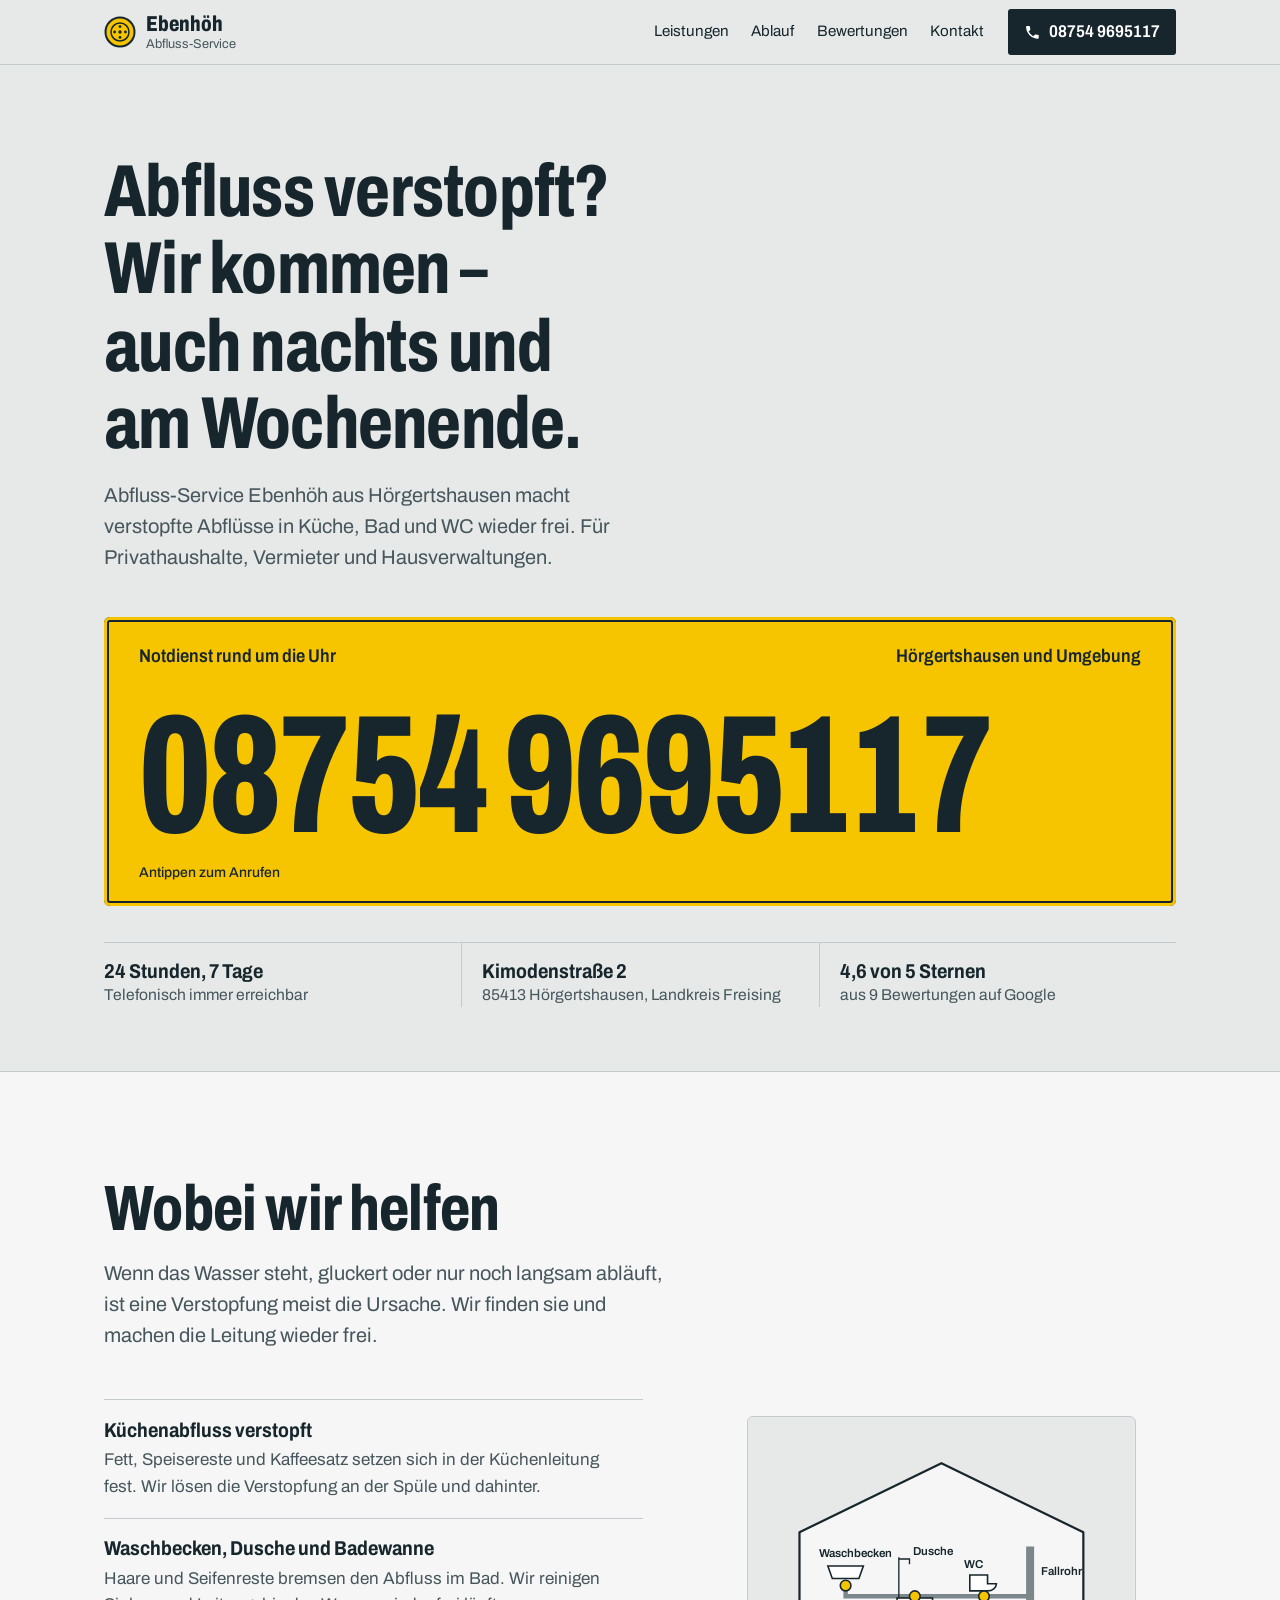
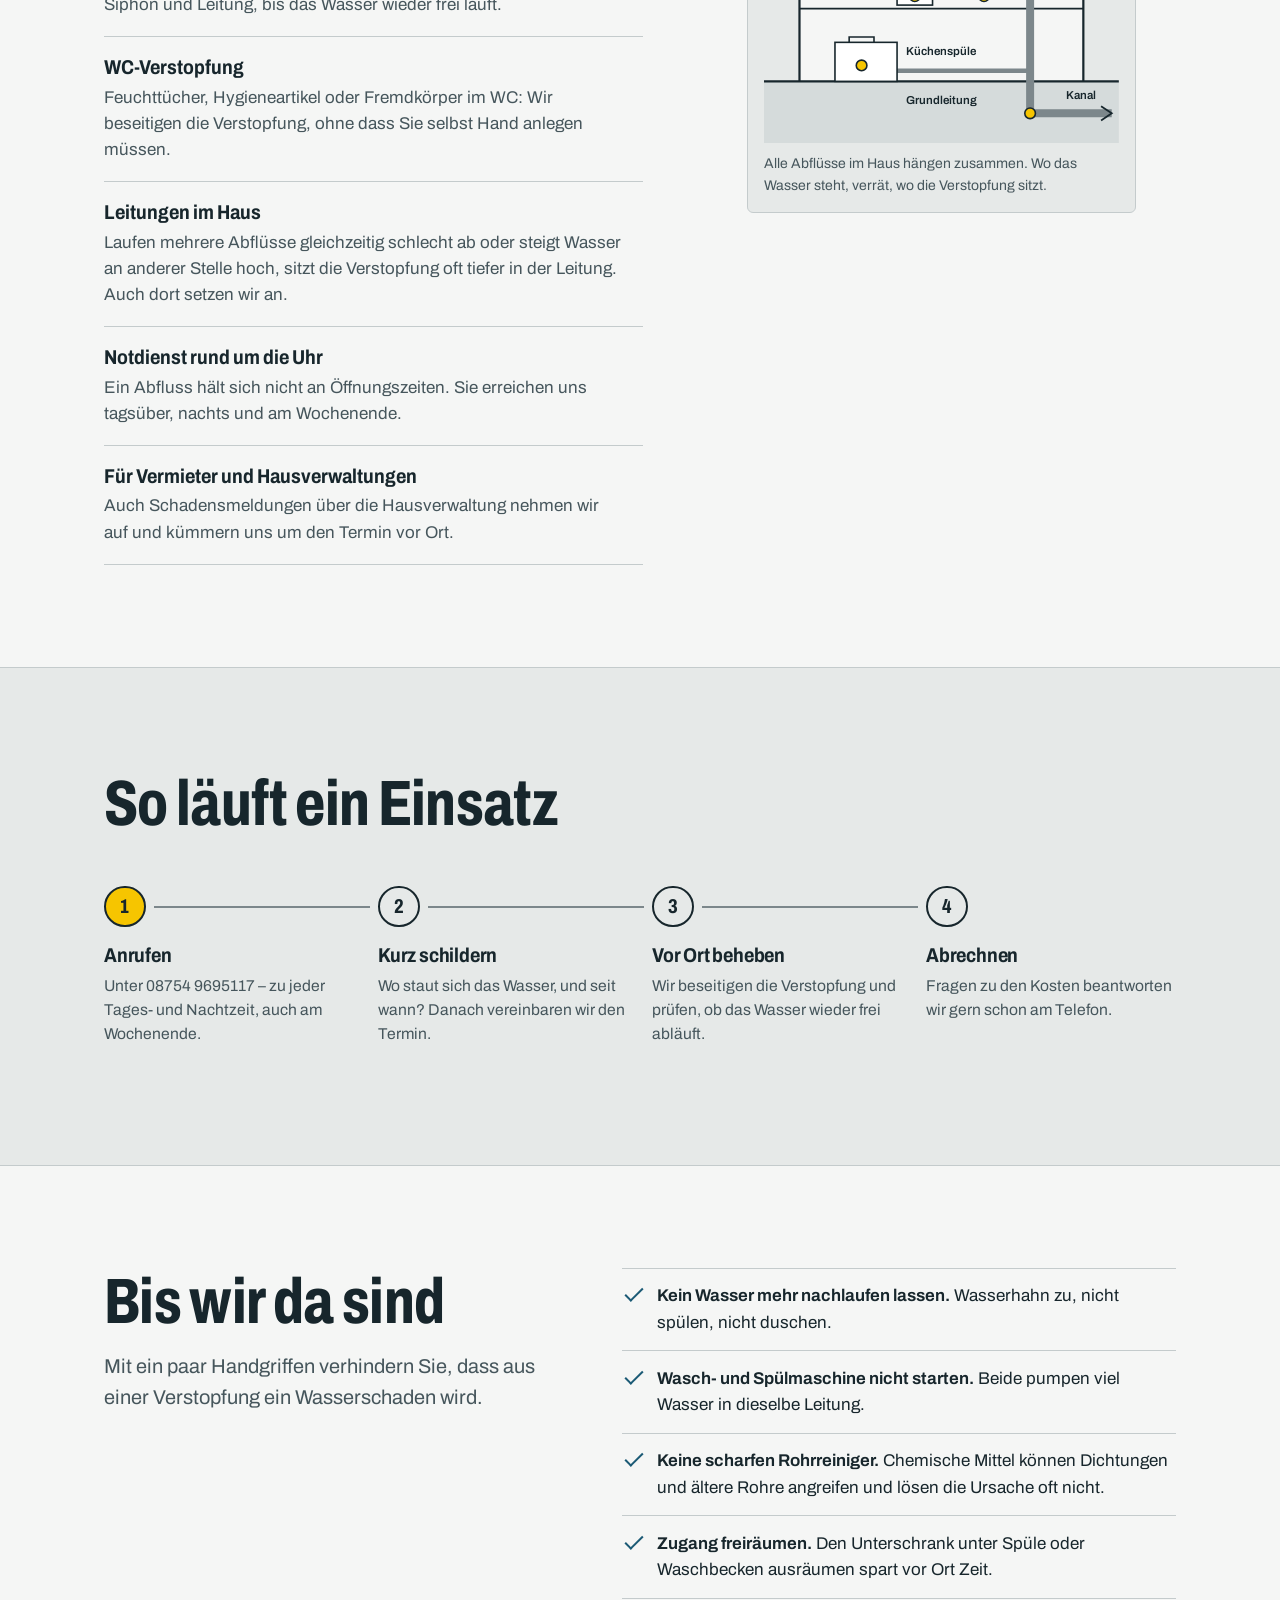
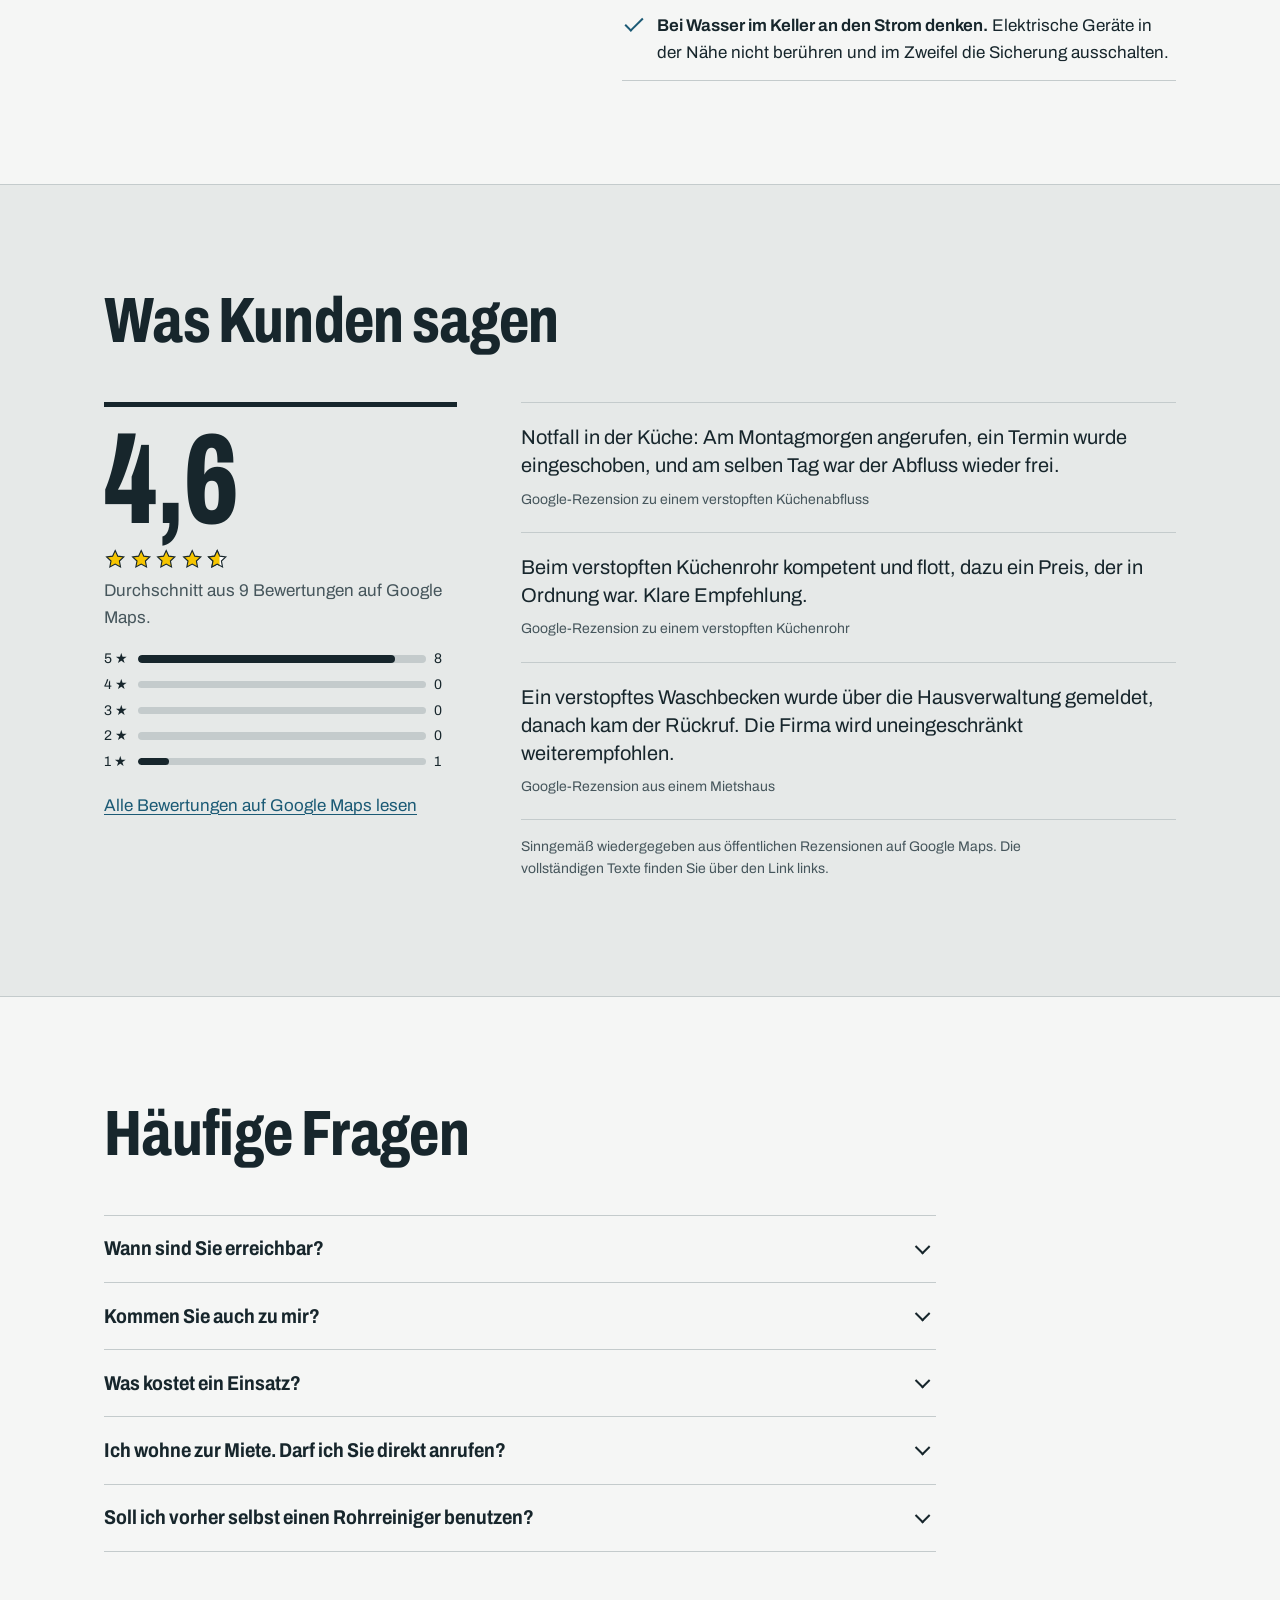
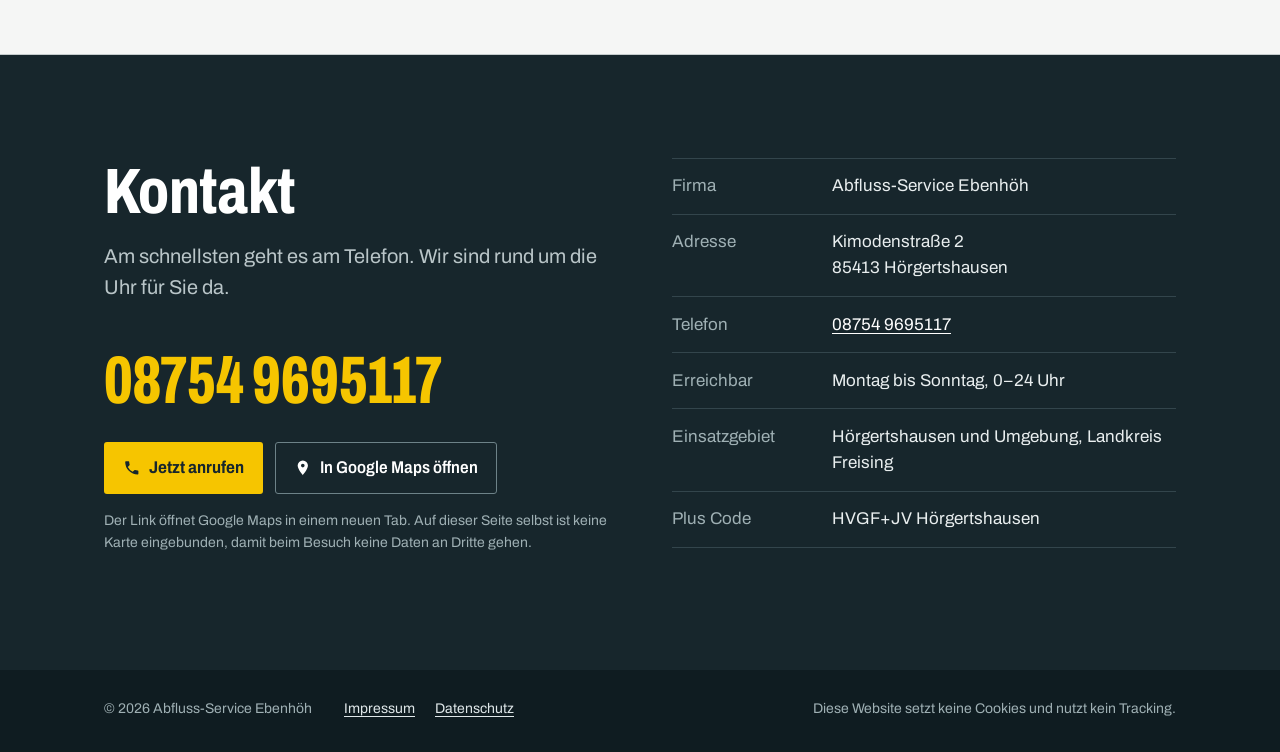
==== index.html @ a07b49a2 "Website Abfluss-Service Ebenhöh: cookiefreie statische Seite Co-Authored-By: Claude Opus 5.5 <norepl" ====
<!doctype html>
<html lang="de">
<head>
  <meta charset="utf-8">
  <meta name="viewport" content="width=device-width, initial-scale=1">
  <title>Abfluss-Service Ebenhöh – Abflussreinigung in Hörgertshausen, Notdienst rund um die Uhr</title>
  <meta name="description" content="Abfluss verstopft? Abfluss-Service Ebenhöh aus Hörgertshausen (Landkreis Freising) ist rund um die Uhr erreichbar: Tel. 08754 9695117. Küche, Bad, WC und Leitungen im Haus.">
  <link rel="canonical" href="https://abfluss-service-ebenhoeh.vercel.app/">
  <meta name="theme-color" content="#f6c500">
  <meta property="og:type" content="website">
  <meta property="og:locale" content="de_DE">
  <meta property="og:title" content="Abfluss-Service Ebenhöh – rund um die Uhr erreichbar">
  <meta property="og:description" content="Verstopfte Abflüsse in Küche, Bad und WC. Hörgertshausen und Umgebung. Tel. 08754 9695117">
  <meta property="og:url" content="https://abfluss-service-ebenhoeh.vercel.app/">
  <link rel="icon" href="/favicon.svg" type="image/svg+xml">
  <link rel="preload" href="/fonts/archivo-var.woff" as="font" type="font/woff" crossorigin>
  <link rel="stylesheet" href="/styles.css">
  <script type="application/ld+json">
  {
    "@context": "https://schema.org",
    "@type": "Plumber",
    "name": "Abfluss-Service Ebenhöh",
    "url": "https://abfluss-service-ebenhoeh.vercel.app/",
    "telephone": "+49 8754 9695117",
    "address": {
      "@type": "PostalAddress",
      "streetAddress": "Kimodenstraße 2",
      "postalCode": "85413",
      "addressLocality": "Hörgertshausen",
      "addressRegion": "Bayern",
      "addressCountry": "DE"
    },
    "geo": { "@type": "GeoCoordinates", "latitude": 48.5765869, "longitude": 11.8747311 },
    "openingHoursSpecification": {
      "@type": "OpeningHoursSpecification",
      "dayOfWeek": ["Monday","Tuesday","Wednesday","Thursday","Friday","Saturday","Sunday"],
      "opens": "00:00",
      "closes": "23:59"
    },
    "hasMap": "https://maps.google.com/?cid=13661448085239134870",
    "areaServed": "Hörgertshausen und Umgebung, Landkreis Freising"
  }
  </script>
</head>
<body>
  <a class="skip" href="#inhalt">Zum Inhalt springen</a>

  <header class="site-header">
    <div class="wrap">
      <a class="brand" href="/" aria-label="Abfluss-Service Ebenhöh, Startseite">
        <svg viewBox="0 0 32 32" aria-hidden="true">
          <circle cx="16" cy="16" r="14.5" fill="#f6c500" stroke="#17262c" stroke-width="2"/>
          <circle cx="16" cy="16" r="9" fill="none" stroke="#17262c" stroke-width="1.5"/>
          <g fill="#17262c">
            <circle cx="16" cy="16" r="1.7"/>
            <circle cx="16" cy="10.6" r="1.4"/><circle cx="16" cy="21.4" r="1.4"/>
            <circle cx="10.6" cy="16" r="1.4"/><circle cx="21.4" cy="16" r="1.4"/>
          </g>
        </svg>
        <span class="brand-name">
          <strong>Ebenhöh</strong>
          <span>Abfluss-Service</span>
        </span>
      </a>
      <nav class="site-nav" aria-label="Hauptnavigation">
        <a href="#leistungen">Leistungen</a>
        <a href="#ablauf">Ablauf</a>
        <a href="#bewertungen">Bewertungen</a>
        <a href="#kontakt">Kontakt</a>
      </nav>
      <a class="call-btn" href="tel:+4987549695117" aria-label="Anrufen: 08754 9695117">
        <svg viewBox="0 0 24 24" aria-hidden="true"><path fill="currentColor" d="M6.6 10.8a15.1 15.1 0 0 0 6.6 6.6l2.2-2.2a1 1 0 0 1 1-.25 11.4 11.4 0 0 0 3.6.57 1 1 0 0 1 1 1V20a1 1 0 0 1-1 1A17 17 0 0 1 3 4a1 1 0 0 1 1-1h3.5a1 1 0 0 1 1 1c0 1.25.2 2.45.57 3.57a1 1 0 0 1-.25 1z"/></svg>
        <span>08754 9695117</span>
      </a>
    </div>
  </header>

  <main id="inhalt">
    <section class="hero" aria-labelledby="hero-title">
      <div class="wrap">
        <h1 id="hero-title">Abfluss verstopft? Wir kommen – auch nachts und am Wochenende.</h1>
        <p class="hero-lede">Abfluss-Service Ebenhöh aus Hörgertshausen macht verstopfte Abflüsse in Küche, Bad und WC wieder frei. Für Privathaushalte, Vermieter und Hausverwaltungen.</p>

        <a class="plate" href="tel:+4987549695117">
          <span class="plate-label">
            <span>Notdienst rund um die Uhr</span>
            <span>Hörgertshausen und Umgebung</span>
          </span>
          <span class="plate-number">08754 9695117</span>
          <span class="plate-hint">Antippen zum Anrufen</span>
        </a>

        <ul class="facts">
          <li><strong>24 Stunden, 7 Tage</strong>Telefonisch immer erreichbar</li>
          <li><strong>Kimodenstraße 2</strong>85413 Hörgertshausen, Landkreis Freising</li>
          <li><strong>4,6 von 5 Sternen</strong>aus 9 Bewertungen auf Google</li>
        </ul>
      </div>
    </section>

    <section class="section section--surface" id="leistungen" aria-labelledby="leistungen-title">
      <div class="wrap">
        <div class="section-head">
          <h2 id="leistungen-title">Wobei wir helfen</h2>
          <p>Wenn das Wasser steht, gluckert oder nur noch langsam abläuft, ist eine Verstopfung meist die Ursache. Wir finden sie und machen die Leitung wieder frei.</p>
        </div>

        <div class="services">
          <dl class="service-list">
            <div>
              <dt>Küchenabfluss verstopft</dt>
              <dd>Fett, Speisereste und Kaffeesatz setzen sich in der Küchenleitung fest. Wir lösen die Verstopfung an der Spüle und dahinter.</dd>
            </div>
            <div>
              <dt>Waschbecken, Dusche und Badewanne</dt>
              <dd>Haare und Seifenreste bremsen den Abfluss im Bad. Wir reinigen Siphon und Leitung, bis das Wasser wieder frei läuft.</dd>
            </div>
            <div>
              <dt>WC-Verstopfung</dt>
              <dd>Feuchttücher, Hygieneartikel oder Fremdkörper im WC: Wir beseitigen die Verstopfung, ohne dass Sie selbst Hand anlegen müssen.</dd>
            </div>
            <div>
              <dt>Leitungen im Haus</dt>
              <dd>Laufen mehrere Abflüsse gleichzeitig schlecht ab oder steigt Wasser an anderer Stelle hoch, sitzt die Verstopfung oft tiefer in der Leitung. Auch dort setzen wir an.</dd>
            </div>
            <div>
              <dt>Notdienst rund um die Uhr</dt>
              <dd>Ein Abfluss hält sich nicht an Öffnungszeiten. Sie erreichen uns tagsüber, nachts und am Wochenende.</dd>
            </div>
            <div>
              <dt>Für Vermieter und Hausverwaltungen</dt>
              <dd>Auch Schadensmeldungen über die Hausverwaltung nehmen wir auf und kümmern uns um den Termin vor Ort.</dd>
            </div>
          </dl>

          <figure class="schematic">
            <svg viewBox="0 0 400 350" role="img" aria-labelledby="schema-title">
              <title id="schema-title">Schema eines Hauses: Waschbecken, Dusche, WC und Küchenspüle führen über das Fallrohr in die Grundleitung zum Kanal.</title>
              <!-- Erdreich -->
              <rect x="0" y="280" width="400" height="70" fill="#d5dbdb"/>
              <!-- Haus -->
              <polyline points="40,280 40,112 200,34 360,112 360,280" fill="#f5f6f5" stroke="#17262c" stroke-width="2.5" stroke-linejoin="round"/>
              <line x1="40" y1="198" x2="360" y2="198" stroke="#17262c" stroke-width="2"/>
              <line x1="0" y1="280" x2="400" y2="280" stroke="#17262c" stroke-width="2.5"/>

              <!-- Fallrohr und Grundleitung -->
              <path d="M300 128 V316 H392" fill="none" stroke="#7c878b" stroke-width="9" stroke-linejoin="round"/>
              <path d="M380 308 l12 8 l-12 8" fill="none" stroke="#17262c" stroke-width="2"/>
              <!-- Anschlussleitungen OG -->
              <path d="M92 168 V184 H300" fill="none" stroke="#7c878b" stroke-width="5"/>
              <path d="M170 190 V184" fill="none" stroke="#7c878b" stroke-width="5"/>
              <path d="M248 178 V184" fill="none" stroke="#7c878b" stroke-width="5"/>
              <!-- Anschlussleitung EG -->
              <path d="M110 252 V268 H300" fill="none" stroke="#7c878b" stroke-width="5"/>

              <!-- Waschbecken -->
              <path d="M72 150 h40 l-5 14 h-30 z" fill="#fff" stroke="#17262c" stroke-width="1.8"/>
              <!-- Dusche -->
              <rect x="150" y="186" width="40" height="8" fill="#fff" stroke="#17262c" stroke-width="1.8"/>
              <line x1="152" y1="140" x2="152" y2="186" stroke="#17262c" stroke-width="1.5"/>
              <path d="M152 142 h12 v6" fill="none" stroke="#17262c" stroke-width="1.5"/>
              <!-- WC -->
              <path d="M232 160 h20 v10 h10 a10 8 0 0 1 -10 8 h-20 z" fill="#fff" stroke="#17262c" stroke-width="1.8"/>
              <!-- Küchenspüle -->
              <rect x="80" y="236" width="70" height="44" fill="#fff" stroke="#17262c" stroke-width="1.8"/>
              <path d="M96 236 v-6 h28 v6" fill="none" stroke="#17262c" stroke-width="1.8"/>

              <!-- Markierungen -->
              <g fill="#f6c500" stroke="#17262c" stroke-width="1.8">
                <circle cx="92" cy="172" r="6"/>
                <circle cx="170" cy="184" r="6"/>
                <circle cx="248" cy="184" r="6"/>
                <circle cx="110" cy="262" r="6"/>
                <circle cx="300" cy="316" r="6"/>
              </g>
              <g fill="#17262c" font-size="13" font-weight="600">
                <text x="62" y="140">Waschbecken</text>
                <text x="168" y="137">Dusche</text>
                <text x="226" y="152">WC</text>
                <text x="160" y="250">Küchenspüle</text>
                <text x="312" y="160">Fallrohr</text>
                <text x="160" y="306">Grundleitung</text>
                <text x="340" y="300">Kanal</text>
              </g>
            </svg>
            <figcaption>Alle Abflüsse im Haus hängen zusammen. Wo das Wasser steht, verrät, wo die Verstopfung sitzt.</figcaption>
          </figure>
        </div>
      </div>
    </section>

    <section class="section" id="ablauf" aria-labelledby="ablauf-title">
      <div class="wrap">
        <div class="section-head">
          <h2 id="ablauf-title">So läuft ein Einsatz</h2>
        </div>
        <ol class="steps">
          <li>
            <h3>Anrufen</h3>
            <p>Unter 08754 9695117 – zu jeder Tages- und Nachtzeit, auch am Wochenende.</p>
          </li>
          <li>
            <h3>Kurz schildern</h3>
            <p>Wo staut sich das Wasser, und seit wann? Danach vereinbaren wir den Termin.</p>
          </li>
          <li>
            <h3>Vor Ort beheben</h3>
            <p>Wir beseitigen die Verstopfung und prüfen, ob das Wasser wieder frei abläuft.</p>
          </li>
          <li>
            <h3>Abrechnen</h3>
            <p>Fragen zu den Kosten beantworten wir gern schon am Telefon.</p>
          </li>
        </ol>
      </div>
    </section>

    <section class="section section--surface" id="erste-hilfe" aria-labelledby="hilfe-title">
      <div class="wrap firstaid">
        <div class="section-head">
          <h2 id="hilfe-title">Bis wir da sind</h2>
          <p>Mit ein paar Handgriffen verhindern Sie, dass aus einer Verstopfung ein Wasserschaden wird.</p>
        </div>
        <ul class="checklist">
          <li><strong>Kein Wasser mehr nachlaufen lassen.</strong> Wasserhahn zu, nicht spülen, nicht duschen.</li>
          <li><strong>Wasch- und Spülmaschine nicht starten.</strong> Beide pumpen viel Wasser in dieselbe Leitung.</li>
          <li><strong>Keine scharfen Rohrreiniger.</strong> Chemische Mittel können Dichtungen und ältere Rohre angreifen und lösen die Ursache oft nicht.</li>
          <li><strong>Zugang freiräumen.</strong> Den Unterschrank unter Spüle oder Waschbecken ausräumen spart vor Ort Zeit.</li>
          <li><strong>Bei Wasser im Keller an den Strom denken.</strong> Elektrische Geräte in der Nähe nicht berühren und im Zweifel die Sicherung ausschalten.</li>
        </ul>
      </div>
    </section>

    <section class="section" id="bewertungen" aria-labelledby="bewertungen-title">
      <div class="wrap">
        <div class="section-head">
          <h2 id="bewertungen-title">Was Kunden sagen</h2>
        </div>
        <div class="reviews">
          <div class="score">
            <span class="score-value">4,6</span>
            <div class="stars" role="img" aria-label="4,6 von 5 Sternen">
              <svg viewBox="0 0 24 24" aria-hidden="true"><path fill="#f6c500" stroke="#17262c" stroke-width="1.2" d="m12 2.8 2.8 5.9 6.4.8-4.7 4.4 1.2 6.4L12 17.2l-5.7 3.1 1.2-6.4-4.7-4.4 6.4-.8z"/></svg>
              <svg viewBox="0 0 24 24" aria-hidden="true"><path fill="#f6c500" stroke="#17262c" stroke-width="1.2" d="m12 2.8 2.8 5.9 6.4.8-4.7 4.4 1.2 6.4L12 17.2l-5.7 3.1 1.2-6.4-4.7-4.4 6.4-.8z"/></svg>
              <svg viewBox="0 0 24 24" aria-hidden="true"><path fill="#f6c500" stroke="#17262c" stroke-width="1.2" d="m12 2.8 2.8 5.9 6.4.8-4.7 4.4 1.2 6.4L12 17.2l-5.7 3.1 1.2-6.4-4.7-4.4 6.4-.8z"/></svg>
              <svg viewBox="0 0 24 24" aria-hidden="true"><path fill="#f6c500" stroke="#17262c" stroke-width="1.2" d="m12 2.8 2.8 5.9 6.4.8-4.7 4.4 1.2 6.4L12 17.2l-5.7 3.1 1.2-6.4-4.7-4.4 6.4-.8z"/></svg>
              <svg viewBox="0 0 24 24" aria-hidden="true"><defs><clipPath id="halfstar"><rect x="0" y="0" width="14.5" height="24"/></clipPath></defs><path fill="#fff" stroke="#17262c" stroke-width="1.2" d="m12 2.8 2.8 5.9 6.4.8-4.7 4.4 1.2 6.4L12 17.2l-5.7 3.1 1.2-6.4-4.7-4.4 6.4-.8z"/><path clip-path="url(#halfstar)" fill="#f6c500" stroke="#17262c" stroke-width="1.2" d="m12 2.8 2.8 5.9 6.4.8-4.7 4.4 1.2 6.4L12 17.2l-5.7 3.1 1.2-6.4-4.7-4.4 6.4-.8z"/></svg>
            </div>
            <p>Durchschnitt aus 9 Bewertungen auf Google Maps.</p>
            <ul class="bars" aria-label="Verteilung der Bewertungen">
              <li><span>5 ★</span><span class="bar"><i class="w89"></i></span><span>8</span></li>
              <li><span>4 ★</span><span class="bar"><i></i></span><span>0</span></li>
              <li><span>3 ★</span><span class="bar"><i></i></span><span>0</span></li>
              <li><span>2 ★</span><span class="bar"><i></i></span><span>0</span></li>
              <li><span>1 ★</span><span class="bar"><i class="w11"></i></span><span>1</span></li>
            </ul>
            <a href="https://maps.google.com/?cid=13661448085239134870" rel="noopener noreferrer" target="_blank">Alle Bewertungen auf Google Maps lesen</a>
          </div>

          <div>
            <ul class="quotes">
              <li>
                <p>Notfall in der Küche: Am Montagmorgen angerufen, ein Termin wurde eingeschoben, und am selben Tag war der Abfluss wieder frei.</p>
                <small>Google-Rezension zu einem verstopften Küchenabfluss</small>
              </li>
              <li>
                <p>Beim verstopften Küchenrohr kompetent und flott, dazu ein Preis, der in Ordnung war. Klare Empfehlung.</p>
                <small>Google-Rezension zu einem verstopften Küchenrohr</small>
              </li>
              <li>
                <p>Ein verstopftes Waschbecken wurde über die Hausverwaltung gemeldet, danach kam der Rückruf. Die Firma wird uneingeschränkt weiterempfohlen.</p>
                <small>Google-Rezension aus einem Mietshaus</small>
              </li>
            </ul>
            <p class="source-note">Sinngemäß wiedergegeben aus öffentlichen Rezensionen auf Google Maps. Die vollständigen Texte finden Sie über den Link links.</p>
          </div>
        </div>
      </div>
    </section>

    <section class="section section--surface" id="fragen" aria-labelledby="fragen-title">
      <div class="wrap">
        <div class="section-head">
          <h2 id="fragen-title">Häufige Fragen</h2>
        </div>
        <div class="faq">
          <details>
            <summary>Wann sind Sie erreichbar?</summary>
            <p>Rund um die Uhr, an allen sieben Tagen der Woche. Rufen Sie einfach an: <a href="tel:+4987549695117">08754 9695117</a>.</p>
          </details>
          <details>
            <summary>Kommen Sie auch zu mir?</summary>
            <p>Unser Standort ist Hörgertshausen im Landkreis Freising, wir sind in Hörgertshausen und der Umgebung im Einsatz. Am Telefon sagen wir Ihnen direkt, ob wir zu Ihnen kommen.</p>
          </details>
          <details>
            <summary>Was kostet ein Einsatz?</summary>
            <p>Das hängt davon ab, wo die Verstopfung sitzt und wie aufwendig sie zu lösen ist. Fragen Sie beim Anruf gern nach, womit Sie ungefähr rechnen müssen.</p>
          </details>
          <details>
            <summary>Ich wohne zur Miete. Darf ich Sie direkt anrufen?</summary>
            <p>Erste Anlaufstelle ist meist Ihr Vermieter oder die Hausverwaltung. Aufträge über Hausverwaltungen übernehmen wir regelmäßig. Steht das Wasser und niemand ist erreichbar, rufen Sie uns an.</p>
          </details>
          <details>
            <summary>Soll ich vorher selbst einen Rohrreiniger benutzen?</summary>
            <p>Besser nicht. Chemische Rohrreiniger können Dichtungen und Rohre angreifen und machen die Arbeit für uns gefährlicher, wenn das Mittel noch in der Leitung steht. Sagen Sie uns am Telefon, falls Sie schon etwas verwendet haben.</p>
          </details>
        </div>
      </div>
    </section>

    <section class="section contact" id="kontakt" aria-labelledby="kontakt-title">
      <div class="wrap contact-grid">
        <div>
          <h2 id="kontakt-title">Kontakt</h2>
          <p class="contact-lede">Am schnellsten geht es am Telefon. Wir sind rund um die Uhr für Sie da.</p>
          <a class="contact-tel" href="tel:+4987549695117">08754 9695117</a>
          <div class="contact-actions">
            <a class="btn-signal" href="tel:+4987549695117">
              <svg viewBox="0 0 24 24" aria-hidden="true"><path fill="currentColor" d="M6.6 10.8a15.1 15.1 0 0 0 6.6 6.6l2.2-2.2a1 1 0 0 1 1-.25 11.4 11.4 0 0 0 3.6.57 1 1 0 0 1 1 1V20a1 1 0 0 1-1 1A17 17 0 0 1 3 4a1 1 0 0 1 1-1h3.5a1 1 0 0 1 1 1c0 1.25.2 2.45.57 3.57a1 1 0 0 1-.25 1z"/></svg>
              Jetzt anrufen
            </a>
            <a class="btn-ghost" href="https://maps.google.com/?cid=13661448085239134870" rel="noopener noreferrer" target="_blank">
              <svg viewBox="0 0 24 24" aria-hidden="true"><path fill="currentColor" d="M12 2a7 7 0 0 0-7 7c0 5.2 7 13 7 13s7-7.8 7-13a7 7 0 0 0-7-7zm0 9.5A2.5 2.5 0 1 1 12 6.5a2.5 2.5 0 0 1 0 5z"/></svg>
              In Google Maps öffnen
            </a>
          </div>
          <p class="fine">Der Link öffnet Google Maps in einem neuen Tab. Auf dieser Seite selbst ist keine Karte eingebunden, damit beim Besuch keine Daten an Dritte gehen.</p>
        </div>
        <div>
          <dl>
            <div><dt>Firma</dt><dd>Abfluss-Service Ebenhöh</dd></div>
            <div><dt>Adresse</dt><dd>Kimodenstraße 2<br>85413 Hörgertshausen</dd></div>
            <div><dt>Telefon</dt><dd><a href="tel:+4987549695117">08754 9695117</a></dd></div>
            <div><dt>Erreichbar</dt><dd>Montag bis Sonntag, 0–24 Uhr</dd></div>
            <div><dt>Einsatzgebiet</dt><dd>Hörgertshausen und Umgebung, Landkreis Freising</dd></div>
            <div><dt>Plus Code</dt><dd>HVGF+JV Hörgertshausen</dd></div>
          </dl>
        </div>
      </div>
    </section>
  </main>

  <footer class="site-footer">
    <div class="wrap">
      <span>© 2026 Abfluss-Service Ebenhöh</span>
      <nav aria-label="Rechtliches">
        <a href="/impressum">Impressum</a>
        <a href="/datenschutz">Datenschutz</a>
      </nav>
      <span class="nocookie">Diese Website setzt keine Cookies und nutzt kein Tracking.</span>
    </div>
  </footer>

  <a class="callbar" href="tel:+4987549695117">
    <svg viewBox="0 0 24 24" aria-hidden="true"><path fill="currentColor" d="M6.6 10.8a15.1 15.1 0 0 0 6.6 6.6l2.2-2.2a1 1 0 0 1 1-.25 11.4 11.4 0 0 0 3.6.57 1 1 0 0 1 1 1V20a1 1 0 0 1-1 1A17 17 0 0 1 3 4a1 1 0 0 1 1-1h3.5a1 1 0 0 1 1 1c0 1.25.2 2.45.57 3.57a1 1 0 0 1-.25 1z"/></svg>
    08754 9695117 anrufen
  </a>
</body>
</html>
---- styles.css ----
/* Abfluss-Service Ebenhöh – Stylesheet
   Keine externen Ressourcen: Schrift (Archivo, SIL OFL) liegt lokal in /fonts. */

@font-face {
  font-family: "Archivo";
  src: url("/fonts/archivo-var.woff") format("woff");
  font-weight: 100 900;
  font-stretch: 62% 125%;
  font-style: normal;
  font-display: swap;
}

:root {
  /* Farben aus der Welt der Hausentwässerung:
     HT-Rohr-Grau, Schachtdeckel-Anthrazit, Signalgelb vom Einsatzfahrzeug */
  --paper: #e6e9e8;
  --surface: #f5f6f5;
  --ink: #17262c;
  --ink-soft: #46565c;
  --pipe: #7c878b;
  --line: #c4cbcc;
  --signal: #f6c500;
  --signal-ink: #17262c;
  --water: #1b5a75;

  --measure: 66ch;
  --wrap: 72rem;
  --gutter: clamp(1rem, 4vw, 2.5rem);

  --step--1: 0.875rem;
  --step-0: 1.0625rem;
  --step-1: 1.25rem;
  --step-2: 1.6rem;
  --step-3: clamp(1.9rem, 3.4vw, 2.6rem);
  --step-4: clamp(2.3rem, 5.6vw, 4rem);
}

*, *::before, *::after { box-sizing: border-box; }

html {
  -webkit-text-size-adjust: 100%;
  scroll-behavior: smooth;
  scroll-padding-top: 5rem;
}

body {
  margin: 0;
  background: var(--paper);
  color: var(--ink);
  font-family: "Archivo", "Helvetica Neue", Arial, sans-serif;
  font-size: var(--step-0);
  font-stretch: 100%;
  line-height: 1.55;
  font-kerning: normal;
}

img, svg { display: block; max-width: 100%; height: auto; }

a { color: var(--water); text-underline-offset: 0.18em; text-decoration-thickness: 1px; }
a:hover { text-decoration-thickness: 2px; }

:focus-visible {
  outline: 3px solid var(--water);
  outline-offset: 3px;
  border-radius: 2px;
}

h1, h2, h3 {
  font-stretch: 75%;
  font-weight: 750;
  line-height: 1.05;
  letter-spacing: -0.01em;
  margin: 0;
  text-wrap: balance;
}

h2 { font-size: var(--step-4); }
h3 { font-size: var(--step-1); font-stretch: 87%; font-weight: 700; line-height: 1.2; }

p { margin: 0 0 1em; max-width: var(--measure); }

.wrap {
  width: 100%;
  max-width: var(--wrap);
  margin-inline: auto;
  padding-inline: var(--gutter);
}

.skip {
  position: absolute;
  left: -999px;
  top: 0.5rem;
  background: var(--ink);
  color: #fff;
  padding: 0.6rem 1rem;
  z-index: 100;
}
.skip:focus { left: 0.5rem; }

/* ---------- Kopfzeile ---------- */

.site-header {
  position: sticky;
  top: 0;
  z-index: 20;
  background: var(--paper);
  border-bottom: 1px solid var(--line);
}

.site-header .wrap {
  display: flex;
  align-items: center;
  gap: 1.5rem;
  min-height: 4rem;
}

.brand {
  display: flex;
  align-items: center;
  gap: 0.6rem;
  color: var(--ink);
  text-decoration: none;
  line-height: 1;
}
.brand svg { width: 2rem; height: 2rem; flex: none; }
.brand-name {
  display: flex;
  flex-direction: column;
  gap: 0.15rem;
}
.brand-name strong {
  font-size: 1.35rem;
  font-stretch: 75%;
  font-weight: 800;
}
.brand-name span {
  font-size: 0.8rem;
  color: var(--ink-soft);
}

.site-nav {
  margin-left: auto;
  display: flex;
  gap: 1.4rem;
}
.site-nav a {
  color: var(--ink);
  text-decoration: none;
  font-size: 0.95rem;
}
.site-nav a:hover { text-decoration: underline; }

.call-btn {
  display: inline-flex;
  align-items: center;
  gap: 0.5rem;
  background: var(--ink);
  color: #fff;
  text-decoration: none;
  font-weight: 650;
  font-stretch: 87%;
  padding: 0.6rem 1rem;
  border-radius: 3px;
  white-space: nowrap;
}
.call-btn:hover { background: var(--water); text-decoration: none; }
.call-btn svg { width: 1.05rem; height: 1.05rem; }

/* ---------- Hero ---------- */

.hero { padding-block: clamp(2.5rem, 7vw, 5.5rem) clamp(2rem, 5vw, 4rem); }

.hero h1 {
  font-size: clamp(2.2rem, 6.2vw, 4.6rem);
  max-width: 17ch;
  margin-bottom: 1.1rem;
}

.hero-lede {
  font-size: var(--step-1);
  color: var(--ink-soft);
  max-width: 46ch;
  margin-bottom: clamp(1.75rem, 4vw, 2.75rem);
}

/* Das Nummernschild: die Telefonnummer als Hauptdarsteller,
   gesetzt wie die Beschriftung auf der Fahrzeugtür. */
.plate {
  display: block;
  position: relative;
  background: var(--signal);
  color: var(--signal-ink);
  text-decoration: none;
  padding: clamp(1rem, 2.5vw, 1.6rem) clamp(1rem, 3vw, 2.2rem) clamp(0.9rem, 2.2vw, 1.4rem);
  border-radius: 6px;
  box-shadow: inset 0 0 0 3px var(--signal), inset 0 0 0 5px var(--signal-ink);
  max-width: 100%;
}
.plate:hover .plate-number { text-decoration: underline; text-decoration-thickness: 0.06em; text-underline-offset: 0.08em; }
.plate:focus-visible { outline-offset: 4px; }

.plate-label {
  display: flex;
  flex-wrap: wrap;
  justify-content: space-between;
  gap: 0.25rem 1rem;
  font-size: clamp(0.95rem, 1.6vw, 1.15rem);
  font-weight: 600;
  font-stretch: 87%;
}

.plate-number {
  display: block;
  font-size: clamp(3rem, 15.5vw, 10.5rem);
  font-weight: 800;
  font-stretch: 62%;
  line-height: 0.95;
  letter-spacing: -0.015em;
  font-variant-numeric: tabular-nums lining-nums;
  margin-top: 0.15em;
  white-space: nowrap;
}

.plate-hint {
  display: block;
  margin-top: 0.4rem;
  font-size: var(--step--1);
  font-weight: 500;
}

.facts {
  display: grid;
  grid-template-columns: repeat(3, minmax(0, 1fr));
  gap: 0;
  margin: clamp(1.5rem, 3vw, 2.25rem) 0 0;
  padding: 0;
  list-style: none;
  border-top: 1px solid var(--line);
}
.facts li {
  padding: 1rem 1.25rem 0 0;
  font-size: 0.98rem;
  color: var(--ink-soft);
}
.facts li + li { padding-left: 1.25rem; border-left: 1px solid var(--line); }
.facts strong {
  display: block;
  color: var(--ink);
  font-size: var(--step-1);
  font-stretch: 87%;
  font-weight: 700;
  line-height: 1.2;
}

/* ---------- Abschnitte ---------- */

.section { padding-block: clamp(3.5rem, 8vw, 6.5rem); }
.section--surface { background: var(--surface); border-block: 1px solid var(--line); }

.section-head { margin-bottom: clamp(2rem, 4vw, 3rem); }
.section-head p {
  margin-top: 1rem;
  font-size: var(--step-1);
  color: var(--ink-soft);
  max-width: 52ch;
}

/* Leistungen */
.services {
  display: grid;
  grid-template-columns: minmax(0, 1.15fr) minmax(0, 1fr);
  gap: clamp(2rem, 5vw, 4.5rem);
  align-items: start;
}

.service-list { margin: 0; }
.service-list div {
  padding-block: 1.1rem;
  border-top: 1px solid var(--line);
}
.service-list div:last-child { border-bottom: 1px solid var(--line); }
.service-list dt {
  font-size: var(--step-1);
  font-stretch: 87%;
  font-weight: 700;
  line-height: 1.25;
}
.service-list dd { margin: 0.3rem 0 0; color: var(--ink-soft); max-width: 52ch; }

.schematic {
  background: var(--paper);
  border: 1px solid var(--line);
  border-radius: 6px;
  padding: 1rem;
  position: sticky;
  top: 5.5rem;
}
.schematic figcaption {
  font-size: var(--step--1);
  color: var(--ink-soft);
  margin-top: 0.6rem;
}

/* Ablauf – echte Reihenfolge, daher nummeriert */
.steps {
  list-style: none;
  margin: 0;
  padding: 0;
  display: grid;
  grid-template-columns: repeat(4, minmax(0, 1fr));
  gap: 1.5rem;
  counter-reset: step;
}
.steps li {
  counter-increment: step;
  position: relative;
  padding-top: 3.6rem;
}
.steps li::before {
  content: counter(step);
  position: absolute;
  top: 0;
  left: 0;
  width: 2.6rem;
  height: 2.6rem;
  display: grid;
  place-items: center;
  border-radius: 50%;
  border: 2px solid var(--ink);
  font-weight: 750;
  font-stretch: 75%;
  font-size: 1.25rem;
}
/* Verbindungsleitung zwischen den Schritten */
.steps li:not(:last-child)::after {
  content: "";
  position: absolute;
  top: 1.3rem;
  left: 3.1rem;
  right: -1rem;
  height: 0;
  border-top: 2px solid var(--pipe);
}
.steps li:first-child::before { background: var(--signal); border-color: var(--ink); }
.steps h3 { margin-bottom: 0.4rem; }
.steps p { color: var(--ink-soft); font-size: 0.98rem; }

/* Erste Hilfe */
.firstaid {
  display: grid;
  grid-template-columns: minmax(0, 0.9fr) minmax(0, 1.1fr);
  gap: clamp(2rem, 5vw, 4.5rem);
}
.checklist {
  list-style: none;
  margin: 0;
  padding: 0;
}
.checklist li {
  position: relative;
  padding: 0.9rem 0 0.9rem 2.2rem;
  border-top: 1px solid var(--line);
}
.checklist li:last-child { border-bottom: 1px solid var(--line); }
.checklist li::before {
  content: "";
  position: absolute;
  left: 0.2rem;
  top: 1.2rem;
  width: 1.1rem;
  height: 0.55rem;
  border-left: 2.5px solid var(--water);
  border-bottom: 2.5px solid var(--water);
  transform: rotate(-45deg);
}
.checklist strong { font-weight: 650; }

/* Bewertungen */
.reviews {
  display: grid;
  grid-template-columns: minmax(0, 0.7fr) minmax(0, 1.3fr);
  gap: clamp(2rem, 5vw, 4.5rem);
  align-items: start;
}
.score {
  border-top: 5px solid var(--ink);
  padding-top: 1rem;
}
.score-value {
  font-size: clamp(5rem, 12vw, 8rem);
  font-weight: 800;
  font-stretch: 62%;
  line-height: 0.9;
  display: block;
}
.stars { display: flex; gap: 0.2rem; margin: 0.6rem 0 0.5rem; }
.stars svg { width: 1.4rem; height: 1.4rem; }
.score p { color: var(--ink-soft); }

.bars { list-style: none; margin: 1rem 0 1.25rem; padding: 0; font-size: var(--step--1); }
.bars li { display: grid; grid-template-columns: 1.6rem 1fr 1.4rem; align-items: center; gap: 0.5rem; margin-bottom: 0.25rem; }
.bars span.bar { height: 0.45rem; background: var(--line); border-radius: 1rem; overflow: hidden; }
.bars span.bar i { display: block; height: 100%; background: var(--ink); border-radius: 1rem; }

.quotes { margin: 0; padding: 0; list-style: none; }
.quotes li {
  padding: 1.25rem 0;
  border-top: 1px solid var(--line);
}
.quotes li:last-child { border-bottom: 1px solid var(--line); }
.quotes p {
  font-size: var(--step-1);
  line-height: 1.4;
  margin-bottom: 0.4rem;
}
.quotes small { color: var(--ink-soft); font-size: var(--step--1); }

.source-note { font-size: var(--step--1); color: var(--ink-soft); margin-top: 1rem; }

/* FAQ */
.faq { max-width: 52rem; }
.faq details {
  border-top: 1px solid var(--line);
}
.faq details:last-child { border-bottom: 1px solid var(--line); }
.faq summary {
  cursor: pointer;
  list-style: none;
  padding: 1.1rem 2.5rem 1.1rem 0;
  font-size: var(--step-1);
  font-stretch: 87%;
  font-weight: 700;
  position: relative;
}
.faq summary::-webkit-details-marker { display: none; }
.faq summary::after {
  content: "";
  position: absolute;
  right: 0.5rem;
  top: 50%;
  width: 0.7rem;
  height: 0.7rem;
  border-right: 2px solid var(--ink);
  border-bottom: 2px solid var(--ink);
  transform: translateY(-70%) rotate(45deg);
  transition: transform 0.2s ease;
}
.faq details[open] summary::after { transform: translateY(-30%) rotate(-135deg); }
.faq details p { color: var(--ink-soft); padding-bottom: 0.5rem; }

/* Kontakt */
.contact {
  background: var(--ink);
  color: #e9eeef;
}
.contact h2 { color: #fff; }
.contact a { color: #fff; }
.contact-grid {
  display: grid;
  grid-template-columns: minmax(0, 1fr) minmax(0, 1fr);
  gap: clamp(2rem, 5vw, 4.5rem);
}
.contact-lede { color: #b9c5c8; font-size: var(--step-1); margin-top: 1rem; }
.contact-tel {
  display: inline-block;
  margin-top: 1.5rem;
  font-size: clamp(2.4rem, 7vw, 4.2rem);
  font-weight: 800;
  font-stretch: 62%;
  line-height: 1;
  color: var(--signal) !important;
  text-decoration: none;
  white-space: nowrap;
}
.contact-tel:hover { text-decoration: underline; text-decoration-thickness: 2px; }

.contact dl { margin: 0; }
.contact dl div {
  display: grid;
  grid-template-columns: 9rem 1fr;
  gap: 1rem;
  padding-block: 0.9rem;
  border-top: 1px solid #33454c;
}
.contact dl div:last-child { border-bottom: 1px solid #33454c; }
.contact dt { color: #9fb0b4; }
.contact dd { margin: 0; }

.contact-actions { display: flex; flex-wrap: wrap; gap: 0.75rem; margin-top: 1.75rem; }
.btn-signal {
  display: inline-flex; align-items: center; gap: 0.5rem;
  background: var(--signal); color: var(--signal-ink) !important;
  text-decoration: none; font-weight: 700; font-stretch: 87%;
  padding: 0.8rem 1.2rem; border-radius: 3px;
}
.btn-ghost {
  display: inline-flex; align-items: center; gap: 0.5rem;
  border: 1.5px solid #6d8288; color: #fff !important;
  text-decoration: none; font-weight: 600; font-stretch: 87%;
  padding: 0.75rem 1.15rem; border-radius: 3px;
}
.btn-signal:hover, .btn-ghost:hover { text-decoration: underline; }
.btn-signal svg, .btn-ghost svg { width: 1.1rem; height: 1.1rem; }
.contact .fine { color: #9fb0b4; font-size: var(--step--1); margin-top: 1rem; }

/* Fußzeile */
.site-footer {
  background: #0f1c21;
  color: #9fb0b4;
  font-size: var(--step--1);
  padding-block: 1.75rem 2rem;
}
.site-footer .wrap { display: flex; flex-wrap: wrap; gap: 0.75rem 2rem; align-items: center; }
.site-footer a { color: #dfe7e9; }
.site-footer nav { display: flex; gap: 1.25rem; }
.site-footer .nocookie { margin-left: auto; }

/* Mobile Anrufleiste */
.callbar { display: none; }

/* ---------- Rechtstexte ---------- */
.legal { padding-block: clamp(2.5rem, 6vw, 4.5rem) clamp(3.5rem, 8vw, 6rem); }
.legal h1 { font-size: var(--step-4); margin-bottom: 2rem; }
.legal h2 { font-size: var(--step-2); font-stretch: 87%; margin: 2.25rem 0 0.75rem; }
.legal h3 { margin: 1.5rem 0 0.5rem; }
.legal ul { max-width: var(--measure); padding-left: 1.2rem; }
.legal li { margin-bottom: 0.35rem; }
.legal address { font-style: normal; margin-bottom: 1em; }
.legal .updated { color: var(--ink-soft); font-size: var(--step--1); margin-top: 2.5rem; }

/* ---------- Responsiv ---------- */

@media (max-width: 960px) {
  .site-nav { display: none; }
  .site-header .call-btn { margin-left: auto; }
  .services, .firstaid, .reviews, .contact-grid { grid-template-columns: minmax(0, 1fr); }
  .schematic { position: static; max-width: 34rem; }
  .steps { grid-template-columns: repeat(2, minmax(0, 1fr)); row-gap: 2.25rem; }
  .steps li:nth-child(2)::after { display: none; }
}

@media (max-width: 640px) {
  body { padding-bottom: 4.25rem; }
  .site-header .call-btn span { display: none; }
  .site-header .call-btn { padding: 0.6rem 0.7rem; }
  .facts { grid-template-columns: minmax(0, 1fr); }
  .facts li, .facts li + li { padding: 0.85rem 0; border-left: 0; border-bottom: 1px solid var(--line); }
  .steps { grid-template-columns: minmax(0, 1fr); }
  .steps li::after { display: none; }
  .steps li { padding-top: 0; padding-left: 3.6rem; min-height: 2.6rem; }
  .contact dl div { grid-template-columns: minmax(0, 1fr); gap: 0.15rem; }
  .site-footer .nocookie { margin-left: 0; }

  .callbar {
    display: flex;
    position: fixed;
    left: 0; right: 0; bottom: 0;
    z-index: 30;
    justify-content: center;
    align-items: center;
    gap: 0.6rem;
    min-height: 3.75rem;
    padding: 0.5rem 1rem calc(0.5rem + env(safe-area-inset-bottom));
    background: var(--signal);
    color: var(--signal-ink);
    font-weight: 750;
    font-stretch: 87%;
    font-size: 1.15rem;
    text-decoration: none;
    box-shadow: 0 -1px 0 var(--ink);
  }
  .callbar svg { width: 1.25rem; height: 1.25rem; }
}

@media (prefers-reduced-motion: reduce) {
  html { scroll-behavior: auto; }
  *, *::before, *::after { transition: none !important; animation: none !important; }
}

@media print {
  .site-header, .callbar, .site-nav { display: none; }
  .contact { background: none; color: #000; }
  .plate { box-shadow: none; border: 2px solid #000; }
}
.bars span.bar i.w89 { width: 89%; }
.bars span.bar i.w11 { width: 11%; }
.bars span.bar i:not([class]) { width: 0; }
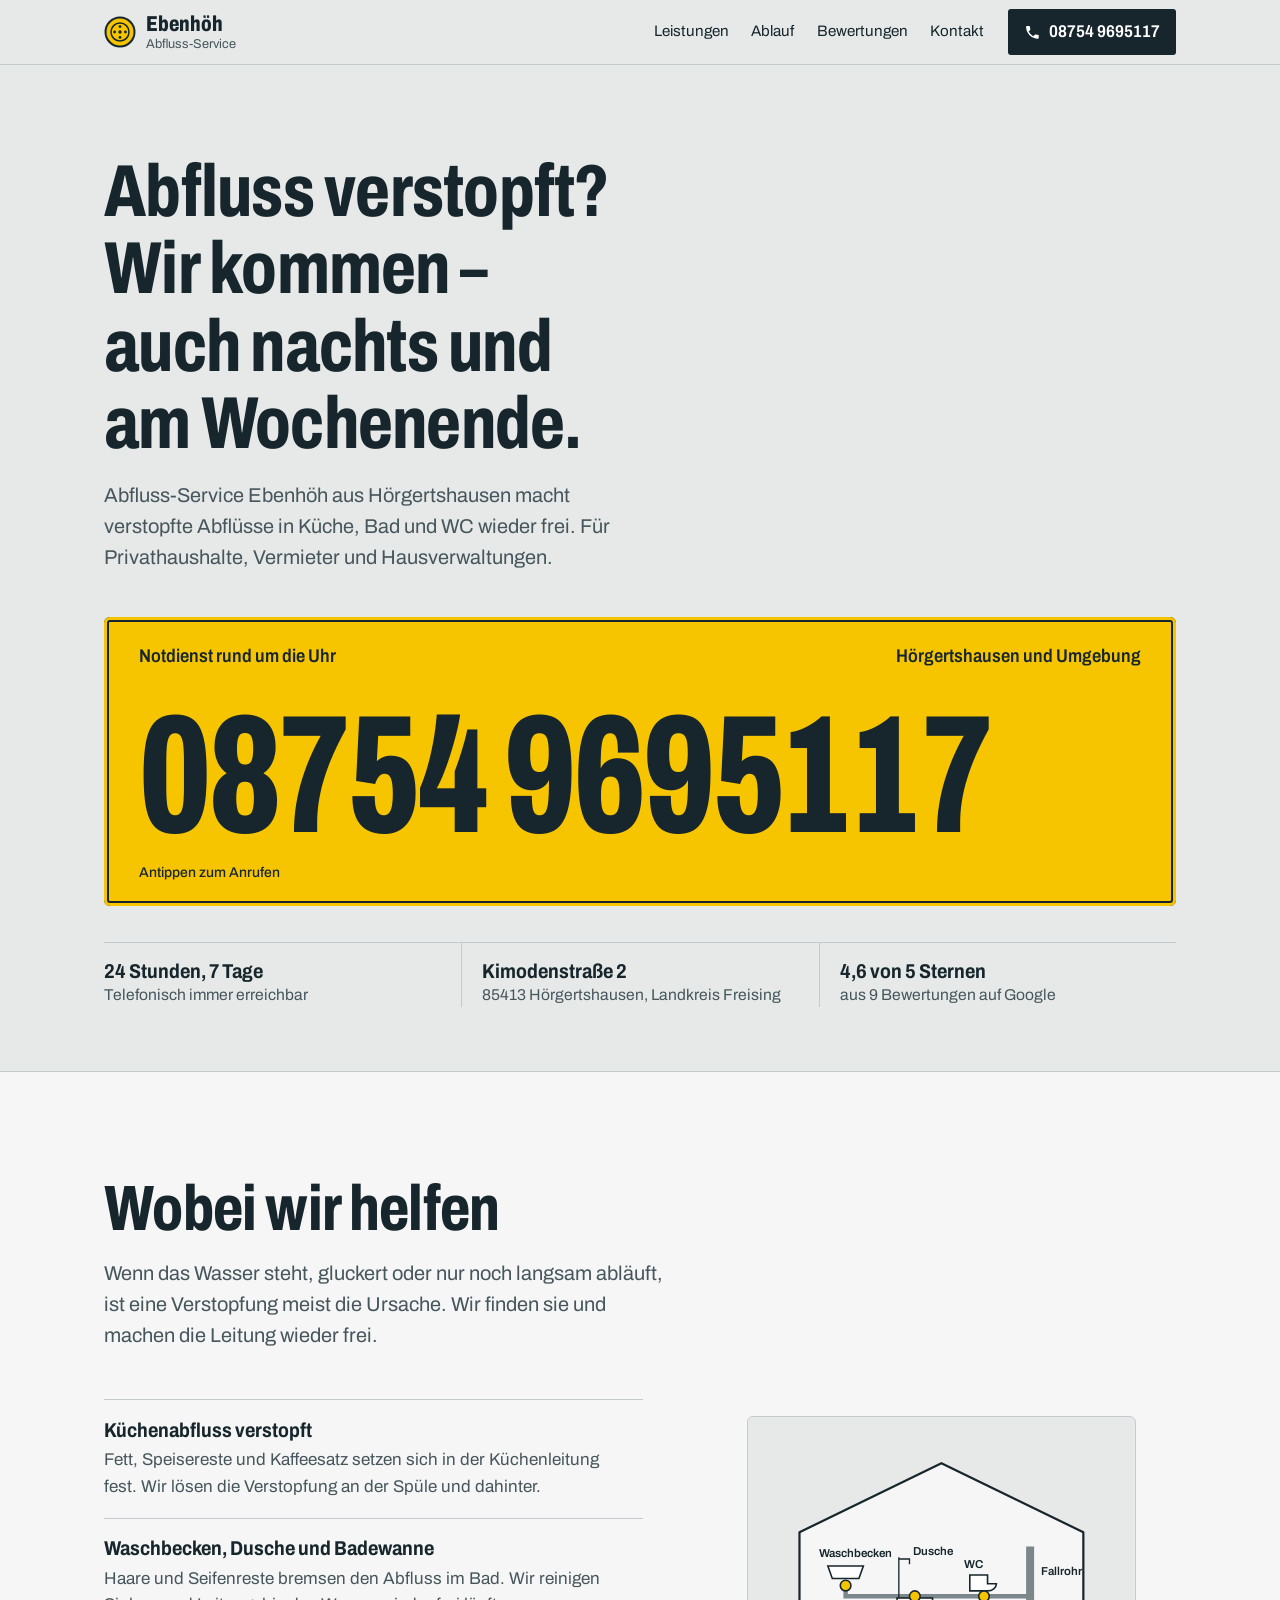
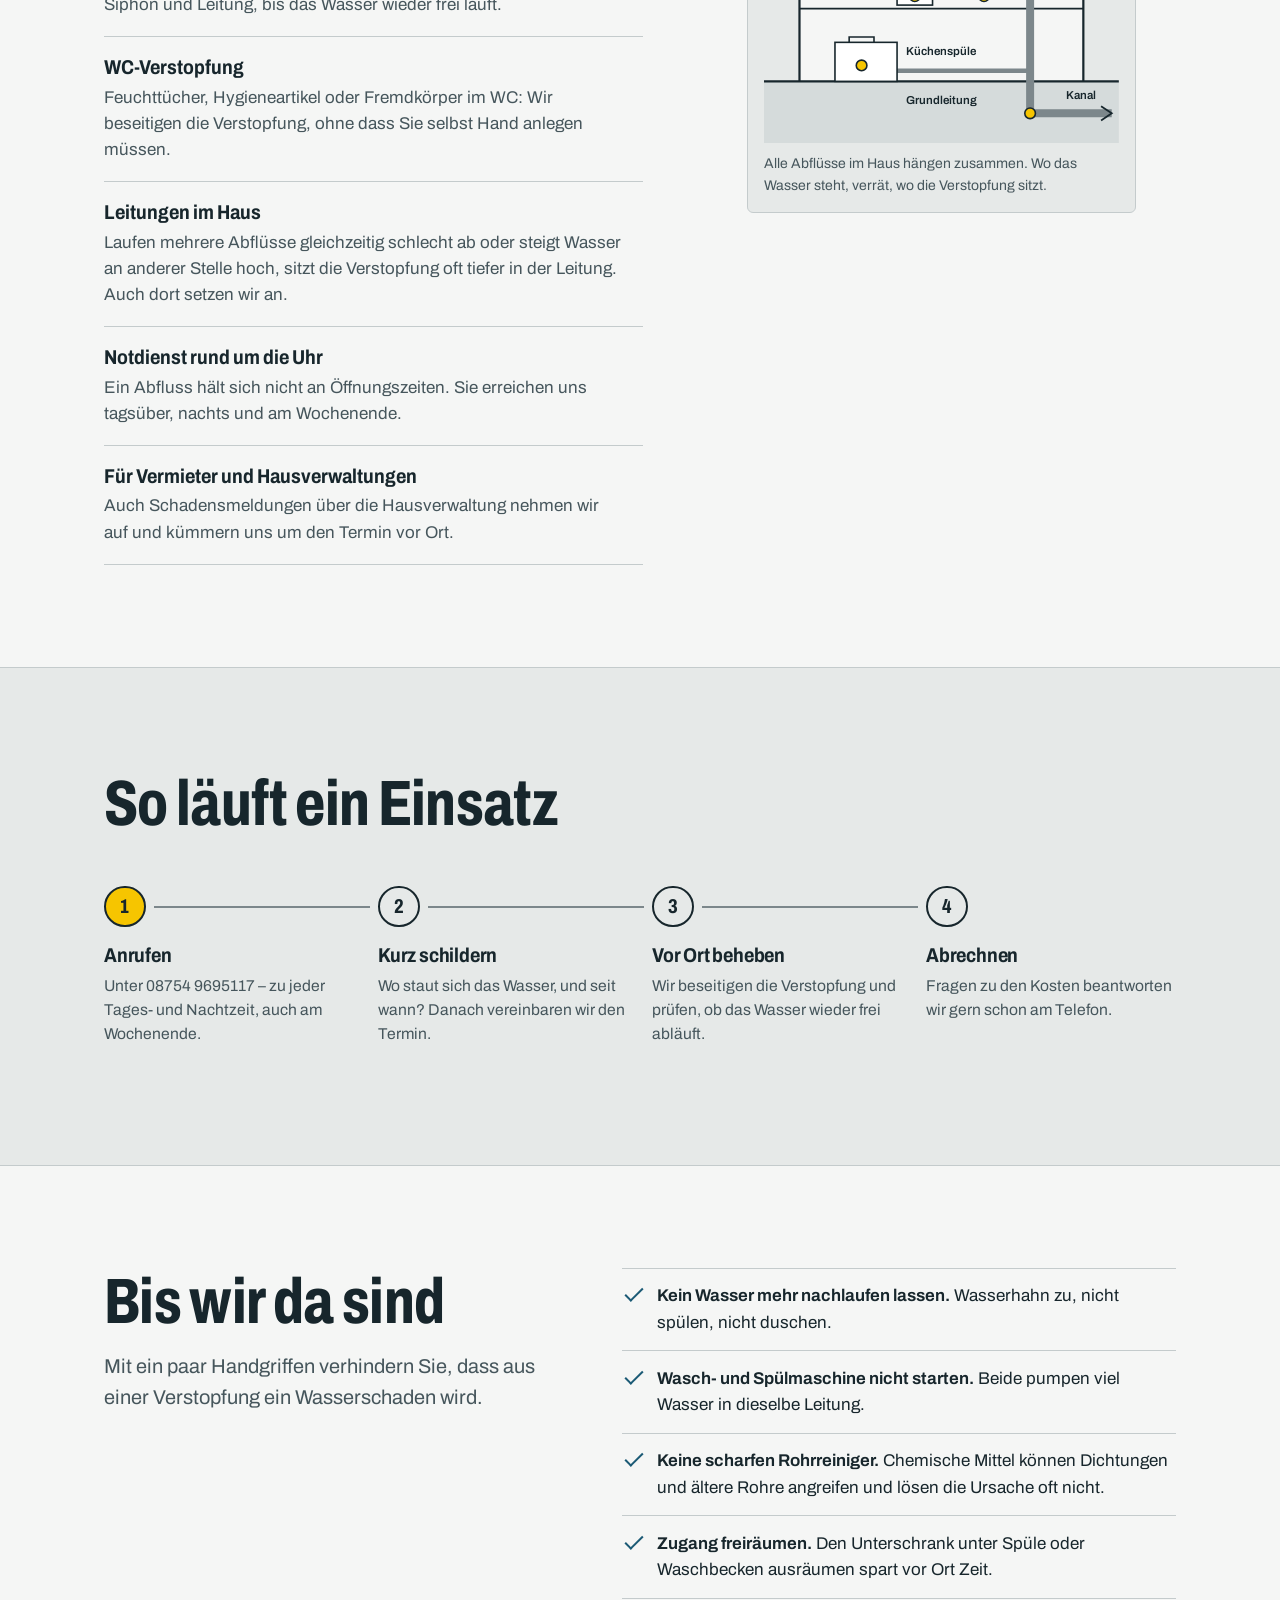
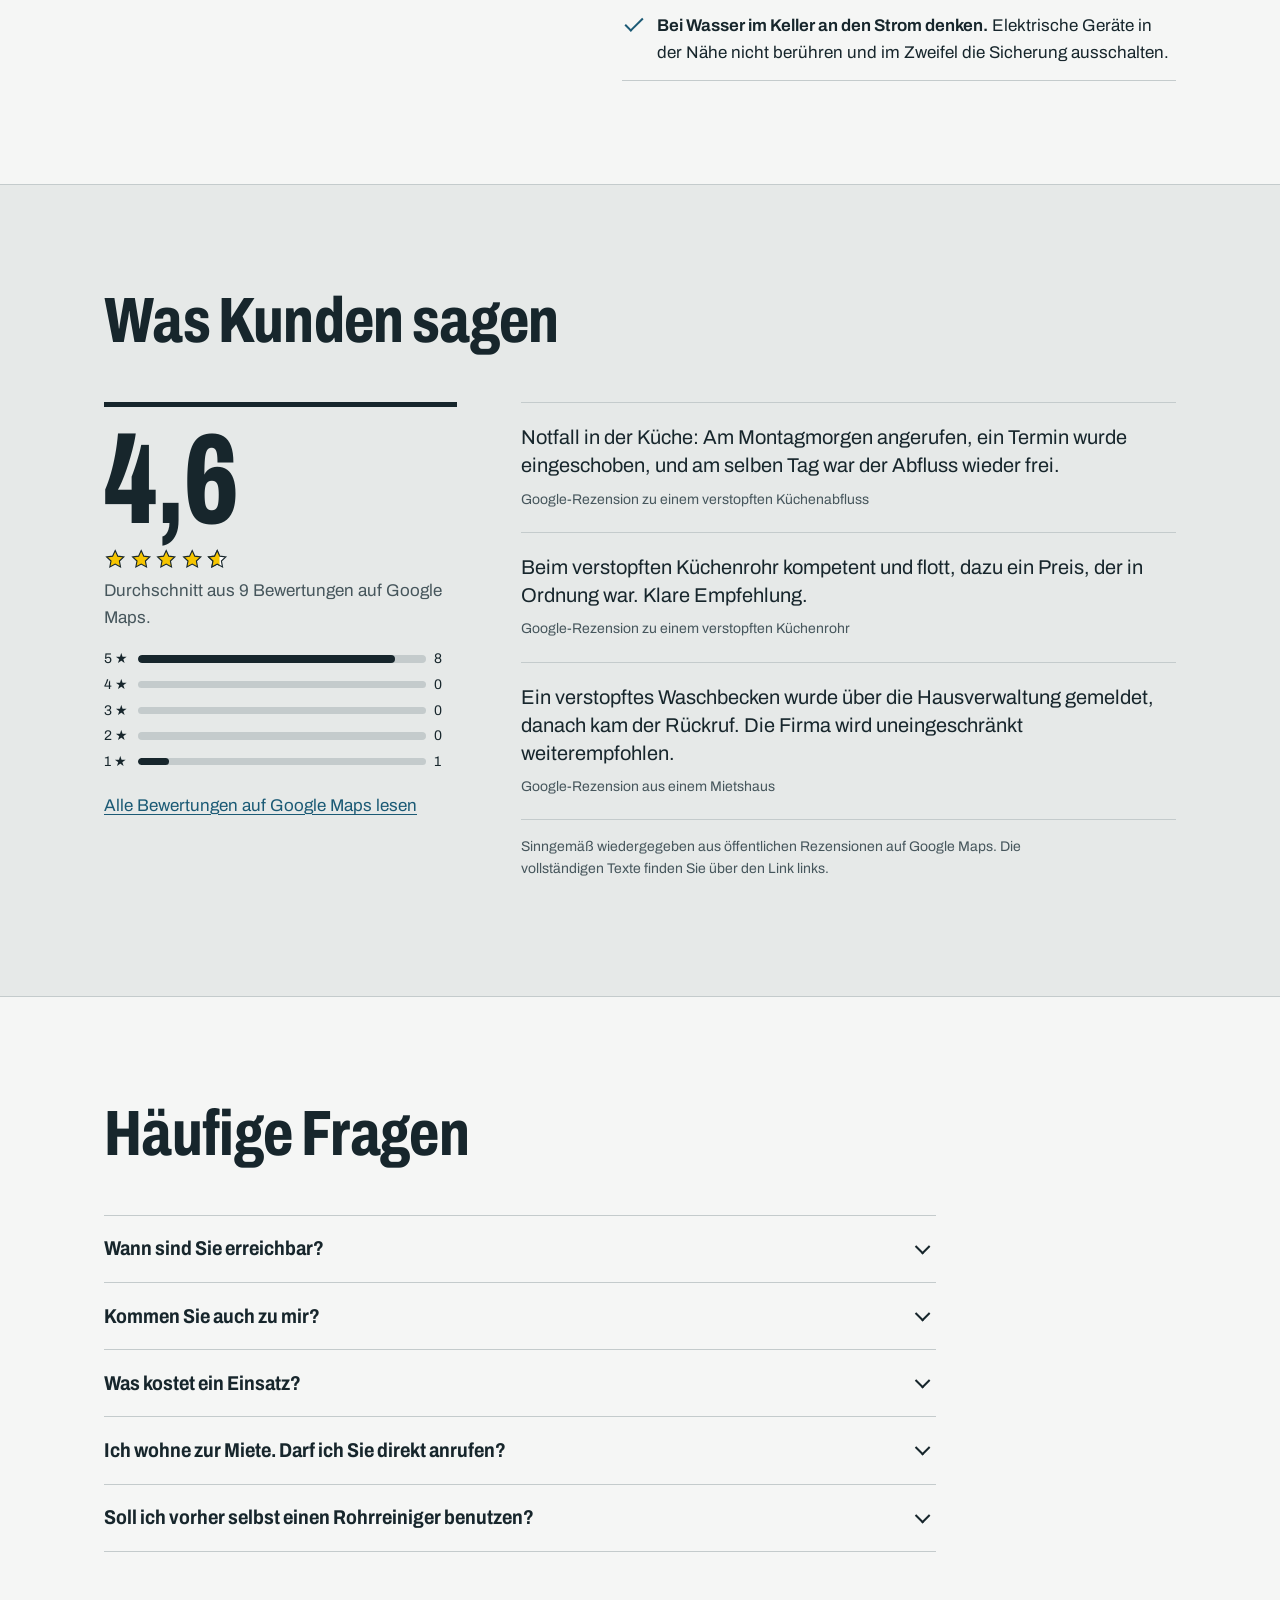
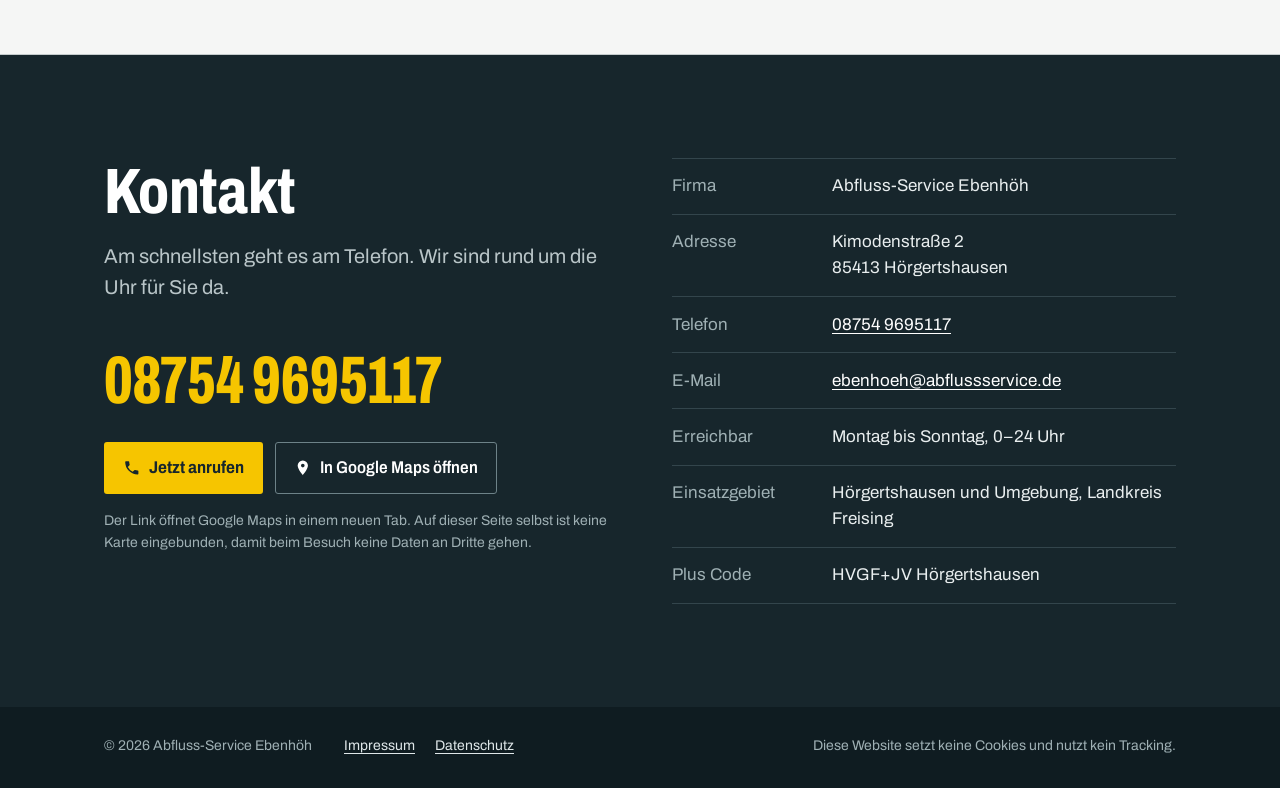
==== commit 6f714bc3: "E-Mail-Adresse in Impressum, Datenschutz und Kontakt ergänzt Co-Authored-By: Claude Opus 5.5 <norepl" ====
--- a/index.html
+++ b/index.html
@@ -13,7 +13,7 @@
   <meta property="og:description" content="Verstopfte Abflüsse in Küche, Bad und WC. Hörgertshausen und Umgebung. Tel. 08754 9695117">
   <meta property="og:url" content="https://abfluss-service-ebenhoeh.vercel.app/">
   <link rel="icon" href="/favicon.svg" type="image/svg+xml">
-  <link rel="preload" href="/fonts/archivo-var.woff" as="font" type="font/woff" crossorigin>
+  <link rel="preload" href="/archivo-var.woff" as="font" type="font/woff" crossorigin>
   <link rel="stylesheet" href="/styles.css">
   <script type="application/ld+json">
   {
@@ -22,6 +22,7 @@
     "name": "Abfluss-Service Ebenhöh",
     "url": "https://abfluss-service-ebenhoeh.vercel.app/",
     "telephone": "+49 8754 9695117",
+    "email": "ebenhoeh@abflussservice.de",
     "address": {
       "@type": "PostalAddress",
       "streetAddress": "Kimodenstraße 2",
@@ -331,6 +332,7 @@
             <div><dt>Firma</dt><dd>Abfluss-Service Ebenhöh</dd></div>
             <div><dt>Adresse</dt><dd>Kimodenstraße 2<br>85413 Hörgertshausen</dd></div>
             <div><dt>Telefon</dt><dd><a href="tel:+4987549695117">08754 9695117</a></dd></div>
+            <div><dt>E-Mail</dt><dd><a href="mailto:ebenhoeh@abflussservice.de">ebenhoeh@abflussservice.de</a></dd></div>
             <div><dt>Erreichbar</dt><dd>Montag bis Sonntag, 0–24 Uhr</dd></div>
             <div><dt>Einsatzgebiet</dt><dd>Hörgertshausen und Umgebung, Landkreis Freising</dd></div>
             <div><dt>Plus Code</dt><dd>HVGF+JV Hörgertshausen</dd></div>
--- a/styles.css
+++ b/styles.css
@@ -1,9 +1,9 @@
 /* Abfluss-Service Ebenhöh – Stylesheet
-   Keine externen Ressourcen: Schrift (Archivo, SIL OFL) liegt lokal in /fonts. */
+   Keine externen Ressourcen: Schrift (Archivo, SIL OFL) liegt lokal im Wurzelverzeichnis. */
 
 @font-face {
   font-family: "Archivo";
-  src: url("/fonts/archivo-var.woff") format("woff");
+  src: url("/archivo-var.woff") format("woff");
   font-weight: 100 900;
   font-stretch: 62% 125%;
   font-style: normal;
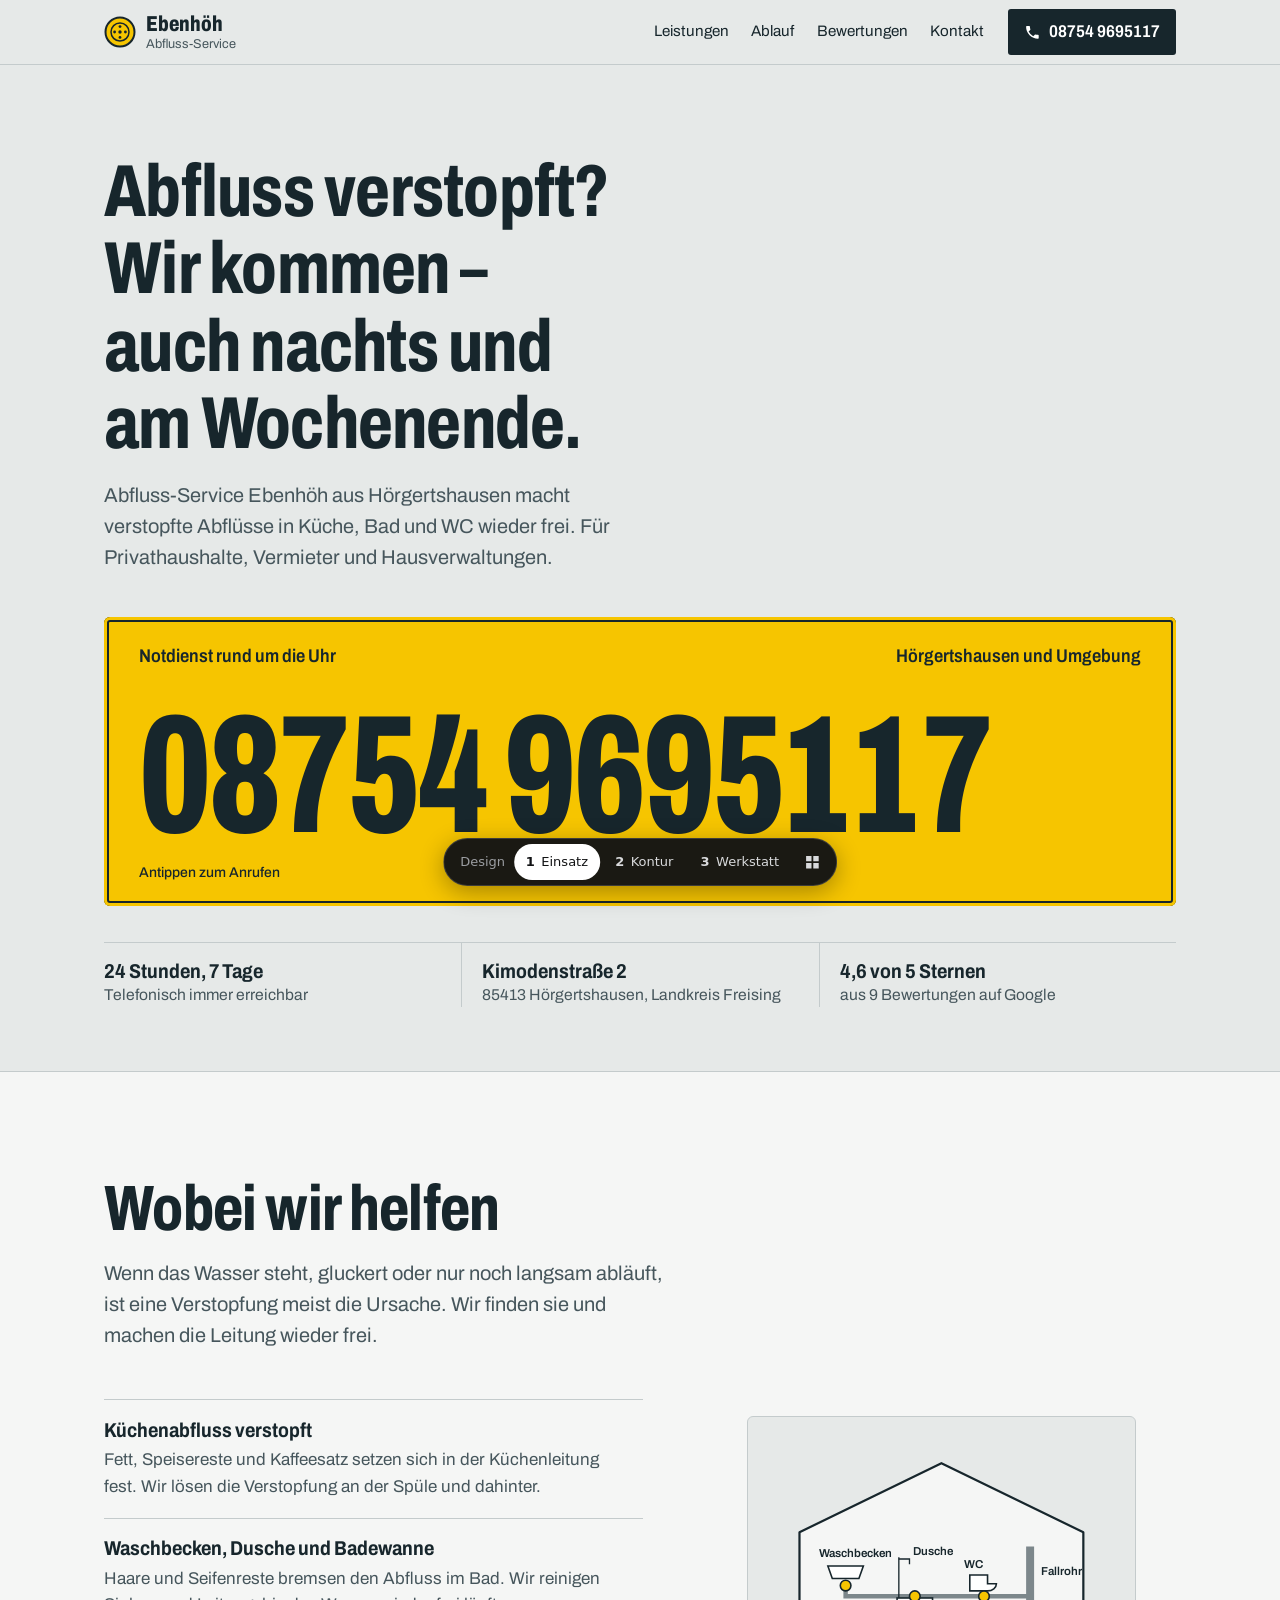
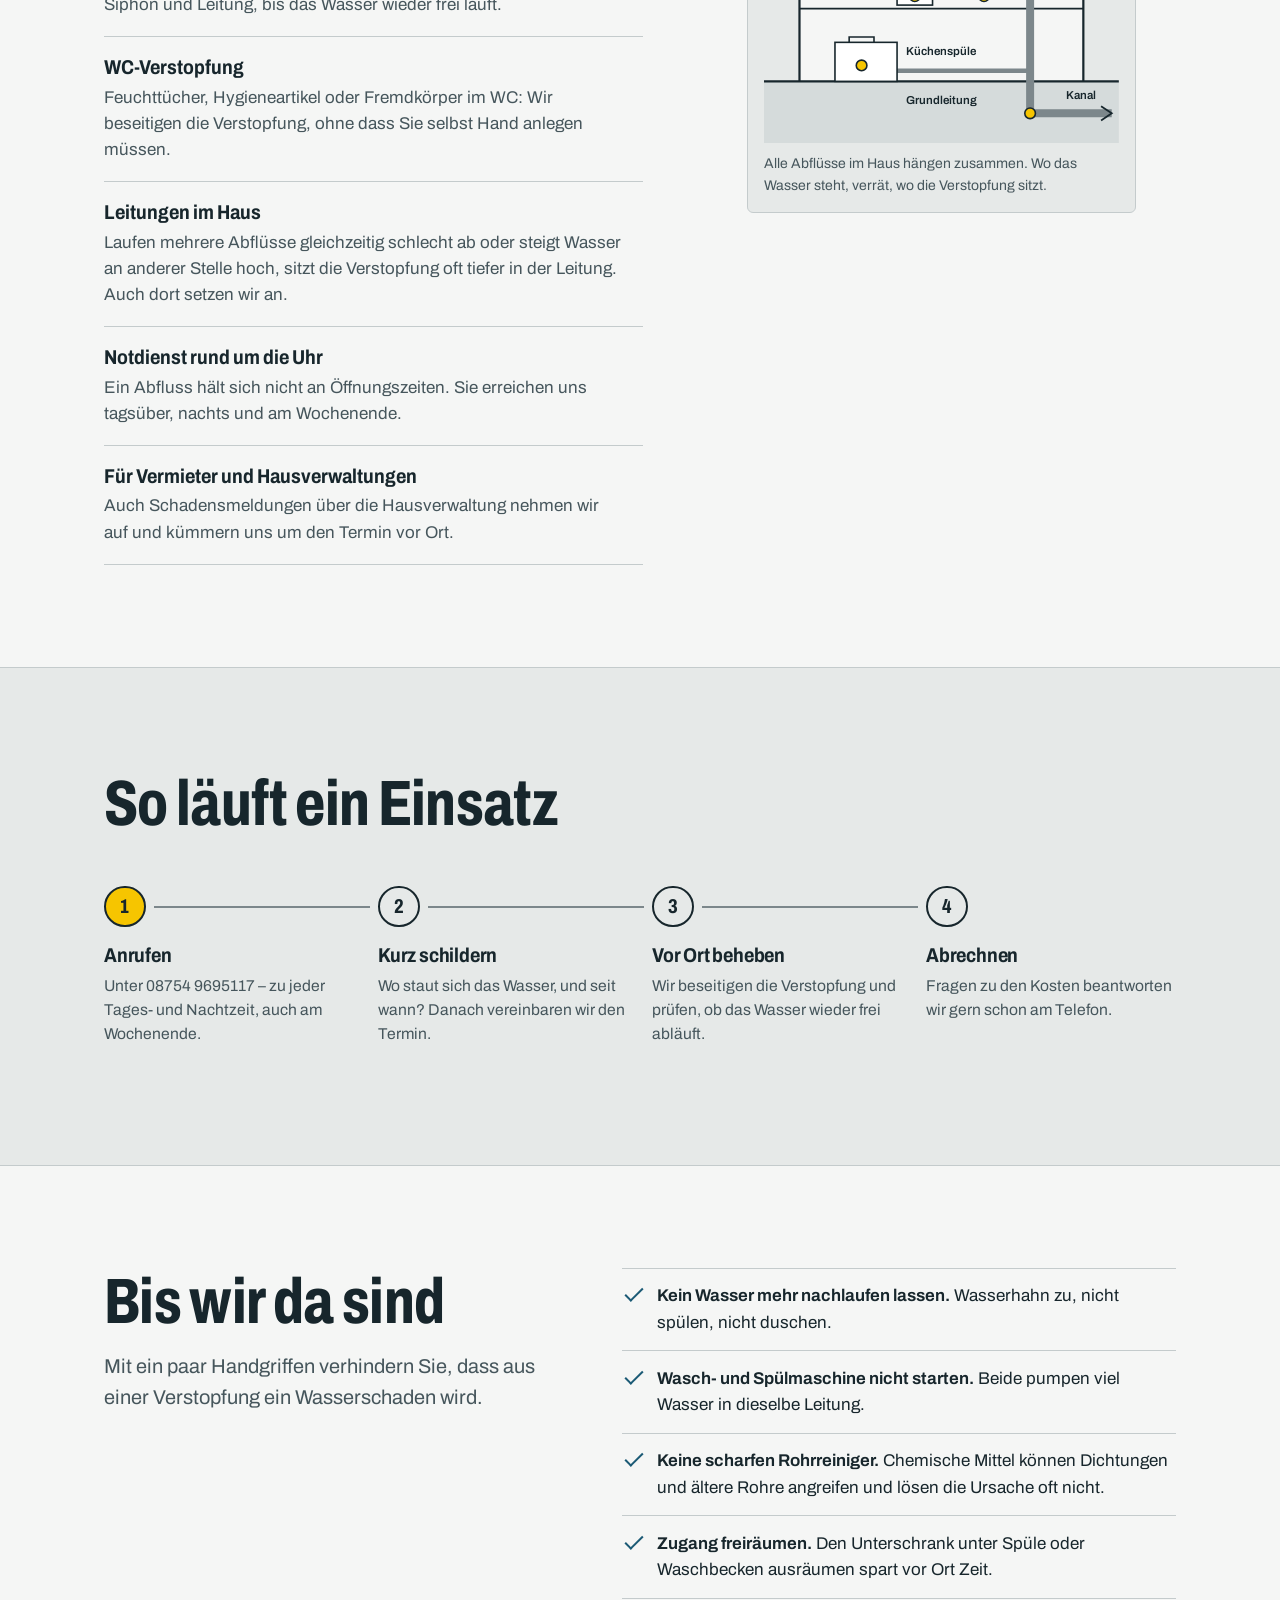
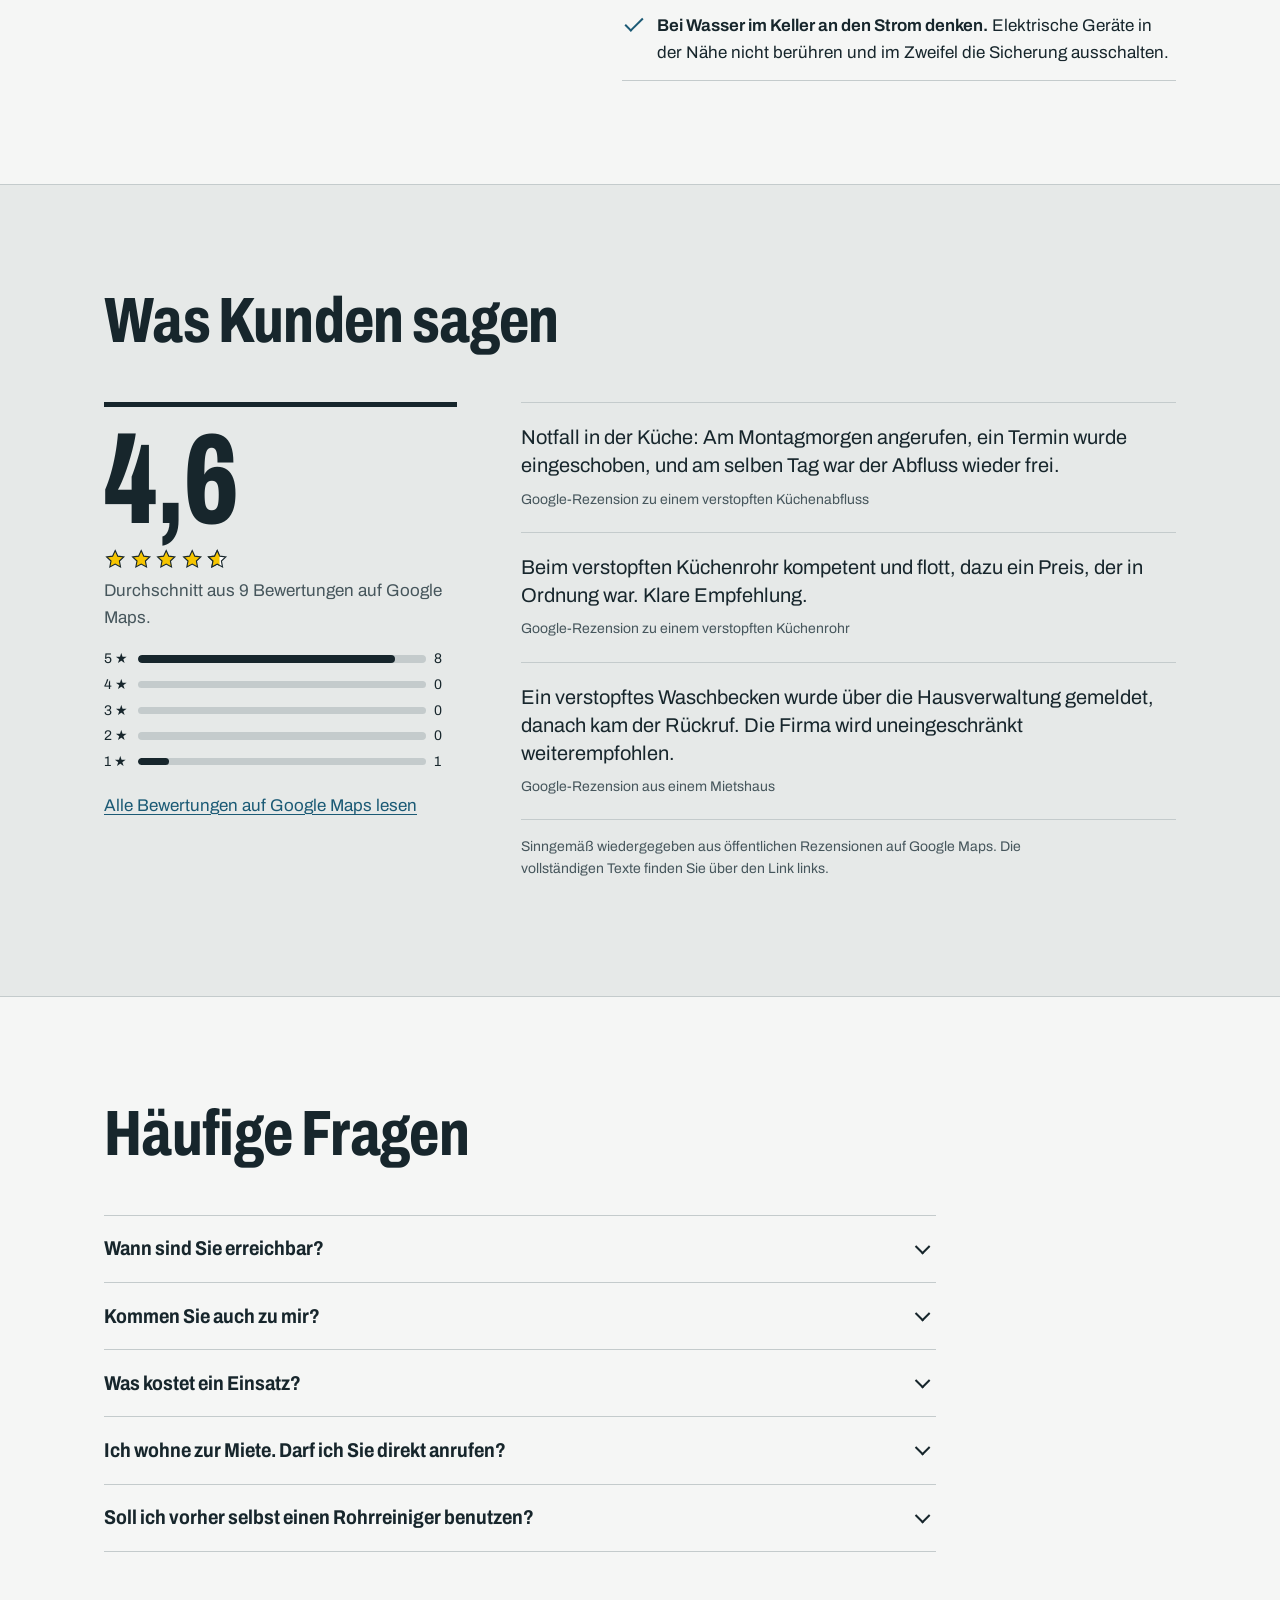
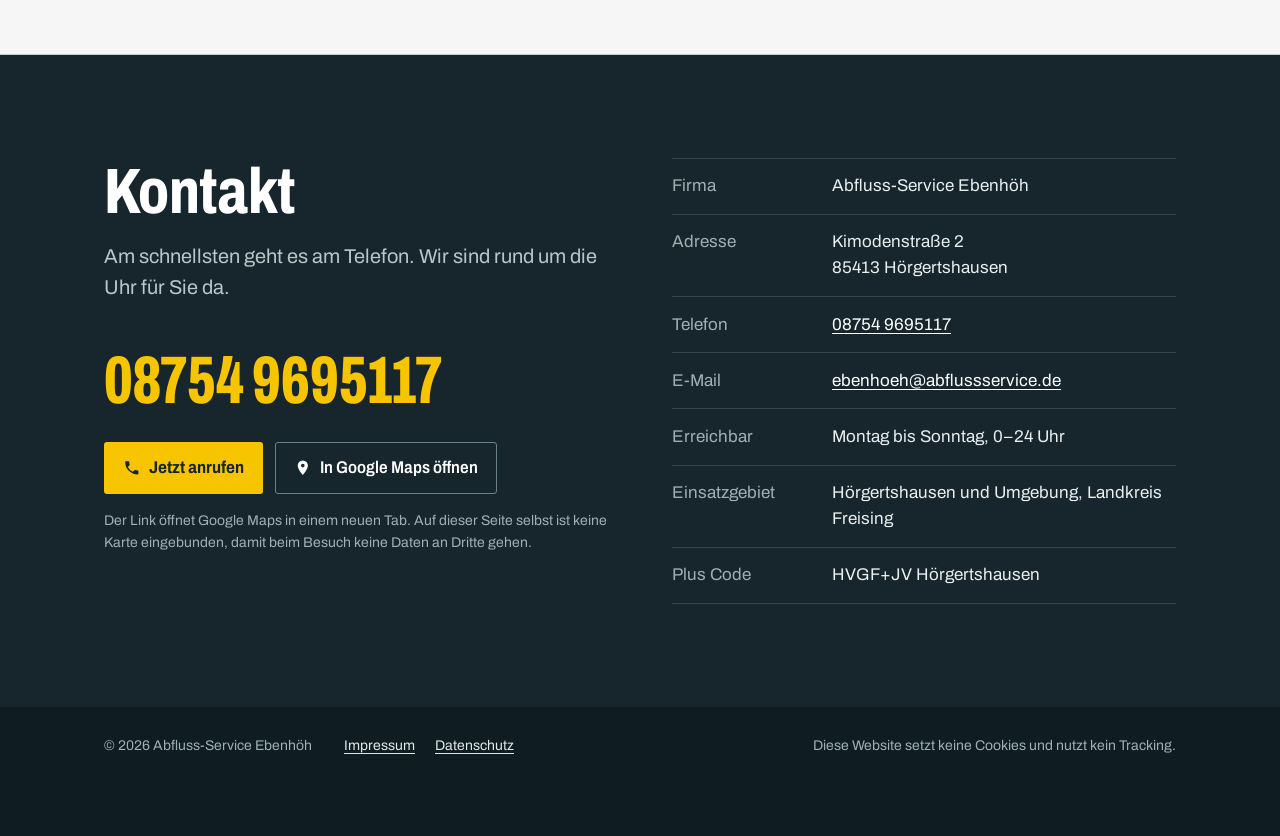
==== commit 0ee9df6d: "Zwei weitere Designs und Vergleichsseite ergänzt Design 2 „Kontur“ (dunkel, Foto) und Design 3 „Werk" ====
--- a/index.html
+++ b/index.html
@@ -5,6 +5,7 @@
   <meta name="viewport" content="width=device-width, initial-scale=1">
   <title>Abfluss-Service Ebenhöh – Abflussreinigung in Hörgertshausen, Notdienst rund um die Uhr</title>
   <meta name="description" content="Abfluss verstopft? Abfluss-Service Ebenhöh aus Hörgertshausen (Landkreis Freising) ist rund um die Uhr erreichbar: Tel. 08754 9695117. Küche, Bad, WC und Leitungen im Haus.">
+  <meta name="robots" content="noindex, nofollow">
   <link rel="canonical" href="https://abfluss-service-ebenhoeh.vercel.app/">
   <meta name="theme-color" content="#f6c500">
   <meta property="og:type" content="website">
@@ -15,6 +16,7 @@
   <link rel="icon" href="/favicon.svg" type="image/svg+xml">
   <link rel="preload" href="/archivo-var.woff" as="font" type="font/woff" crossorigin>
   <link rel="stylesheet" href="/styles.css">
+  <link rel="stylesheet" href="/switcher.css">
   <script type="application/ld+json">
   {
     "@context": "https://schema.org",
@@ -357,5 +359,15 @@
     <svg viewBox="0 0 24 24" aria-hidden="true"><path fill="currentColor" d="M6.6 10.8a15.1 15.1 0 0 0 6.6 6.6l2.2-2.2a1 1 0 0 1 1-.25 11.4 11.4 0 0 0 3.6.57 1 1 0 0 1 1 1V20a1 1 0 0 1-1 1A17 17 0 0 1 3 4a1 1 0 0 1 1-1h3.5a1 1 0 0 1 1 1c0 1.25.2 2.45.57 3.57a1 1 0 0 1-.25 1z"/></svg>
     08754 9695117 anrufen
   </a>
+
+  <nav class="switcher" aria-label="Design-Variante wählen">
+    <span class="switcher-label">Design</span>
+    <a class="switcher-option" href="/" aria-current="page"><b>1</b><span>Einsatz</span></a>
+    <a class="switcher-option" href="/design-2"><b>2</b><span>Kontur</span></a>
+    <a class="switcher-option" href="/design-3"><b>3</b><span>Werkstatt</span></a>
+    <a class="switcher-all" href="/designs" aria-label="Alle drei im Vergleich" title="Alle drei im Vergleich">
+      <svg viewBox="0 0 16 16" aria-hidden="true"><path fill="currentColor" d="M1 1h6v6H1zm8 0h6v6H9zM1 9h6v6H1zm8 0h6v6H9z"/></svg>
+    </a>
+  </nav>
 </body>
 </html>
--- a/switcher.css
+++ b/switcher.css
@@ -0,0 +1,66 @@
+/* Umschalter zwischen den Design-Varianten. Reine Links, kein JavaScript.
+   Bewusst neutral gefärbt, damit er zu keiner Variante gehört.
+   Zum Live-Schalten: <nav class="switcher"> und diese Datei entfernen (siehe README). */
+
+.switcher {
+  position: fixed;
+  left: 50%;
+  bottom: calc(0.9rem + env(safe-area-inset-bottom));
+  transform: translateX(-50%);
+  z-index: 40;
+  display: flex;
+  align-items: center;
+  gap: 0.2rem;
+  padding: 0.3rem;
+  background: rgba(17, 18, 20, 0.96);
+  border: 1px solid rgba(255, 255, 255, 0.16);
+  border-radius: 999px;
+  box-shadow: 0 6px 24px rgba(0, 0, 0, 0.32);
+  color: #d9dadc;
+  font-family: system-ui, -apple-system, "Segoe UI", Roboto, sans-serif;
+  font-size: 0.8125rem;
+  line-height: 1;
+  white-space: nowrap;
+}
+
+.switcher-label { padding-inline: 0.7rem 0.35rem; color: #9b9da1; }
+
+.switcher-option,
+.switcher-all {
+  display: inline-flex;
+  align-items: center;
+  gap: 0.4rem;
+  min-height: 2.25rem;
+  padding-inline: 0.75rem;
+  border-radius: 999px;
+  color: inherit;
+  text-decoration: none;
+}
+.switcher-option b { font-weight: 600; font-variant-numeric: tabular-nums; }
+.switcher-option:hover,
+.switcher-all:hover { background: rgba(255, 255, 255, 0.12); color: #fff; }
+.switcher-option[aria-current="page"],
+.switcher-all[aria-current="page"] { background: #fff; color: #111214; }
+.switcher-all { padding-inline: 0.7rem; }
+.switcher-all svg { display: block; width: 0.9rem; height: 0.9rem; }
+
+.switcher a:focus-visible { outline: 2px solid #fff; outline-offset: 2px; }
+
+/* Die Leiste liegt über der Seite: Platz unter der Fußzeile freihalten. */
+.site-footer { padding-bottom: 5rem; }
+
+@media (max-width: 640px) {
+  /* Auf dem Handy sitzt der Umschalter über der Anrufleiste. */
+  .switcher { left: auto; right: 0.5rem; transform: none; bottom: calc(4.3rem + env(safe-area-inset-bottom)); }
+  body { padding-bottom: 0; }
+  .site-footer { padding-bottom: 9.5rem; }
+}
+
+@media (max-width: 460px) {
+  .switcher-label, .switcher-option span { display: none; }
+  .switcher-option { min-width: 2.75rem; justify-content: center; }
+}
+
+@media print {
+  .switcher { display: none; }
+}
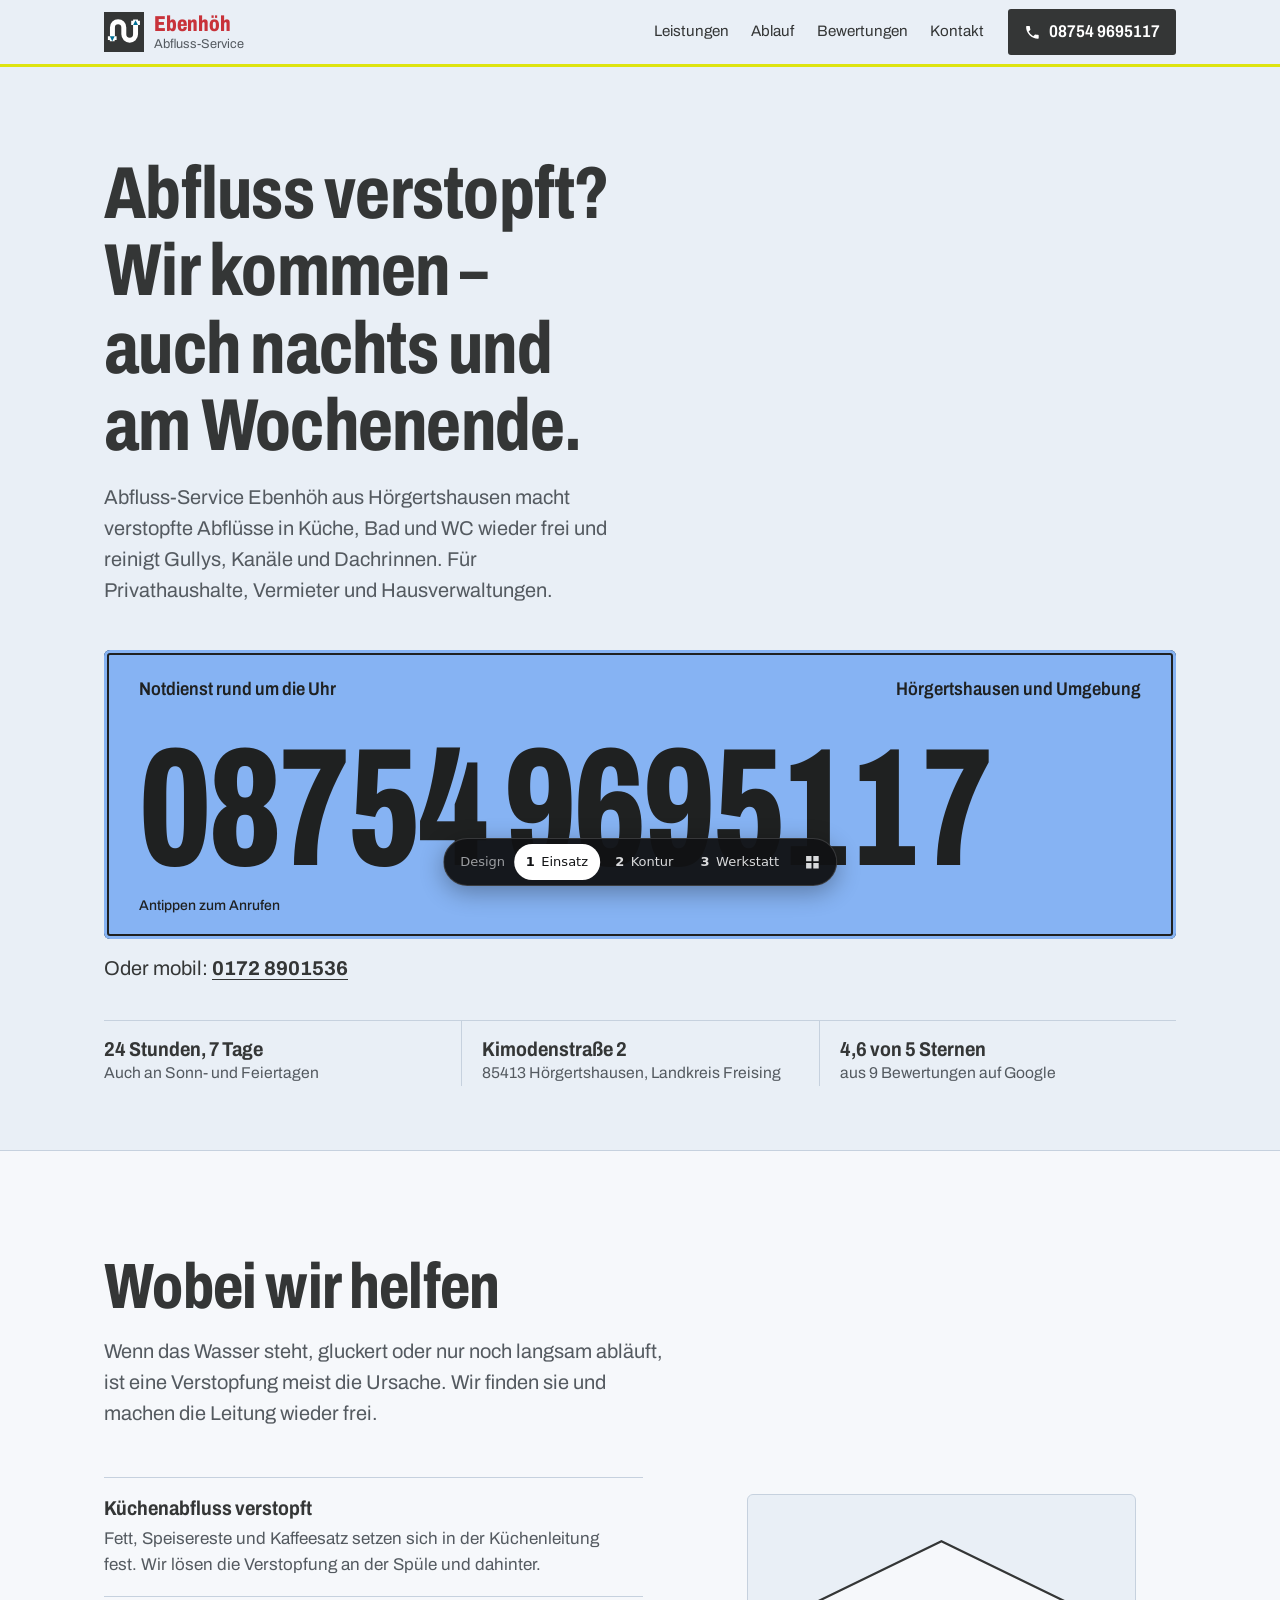
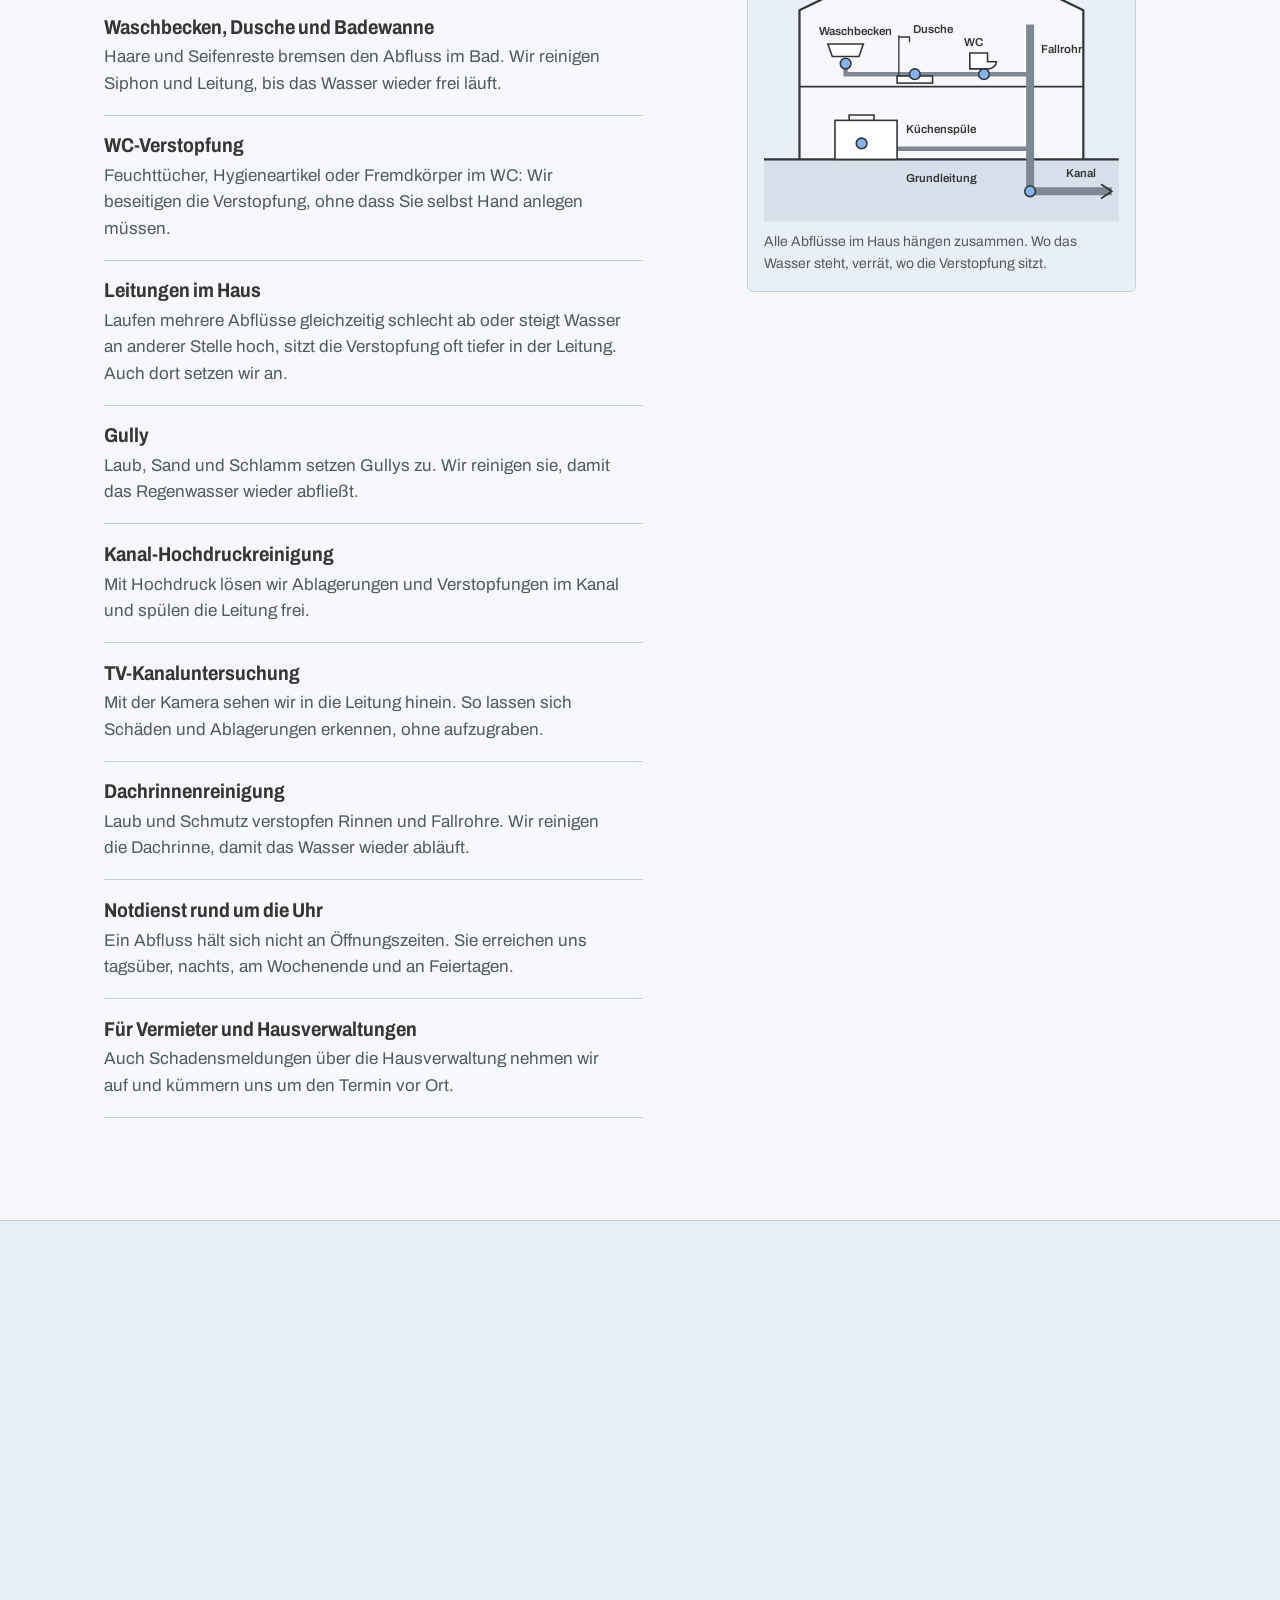
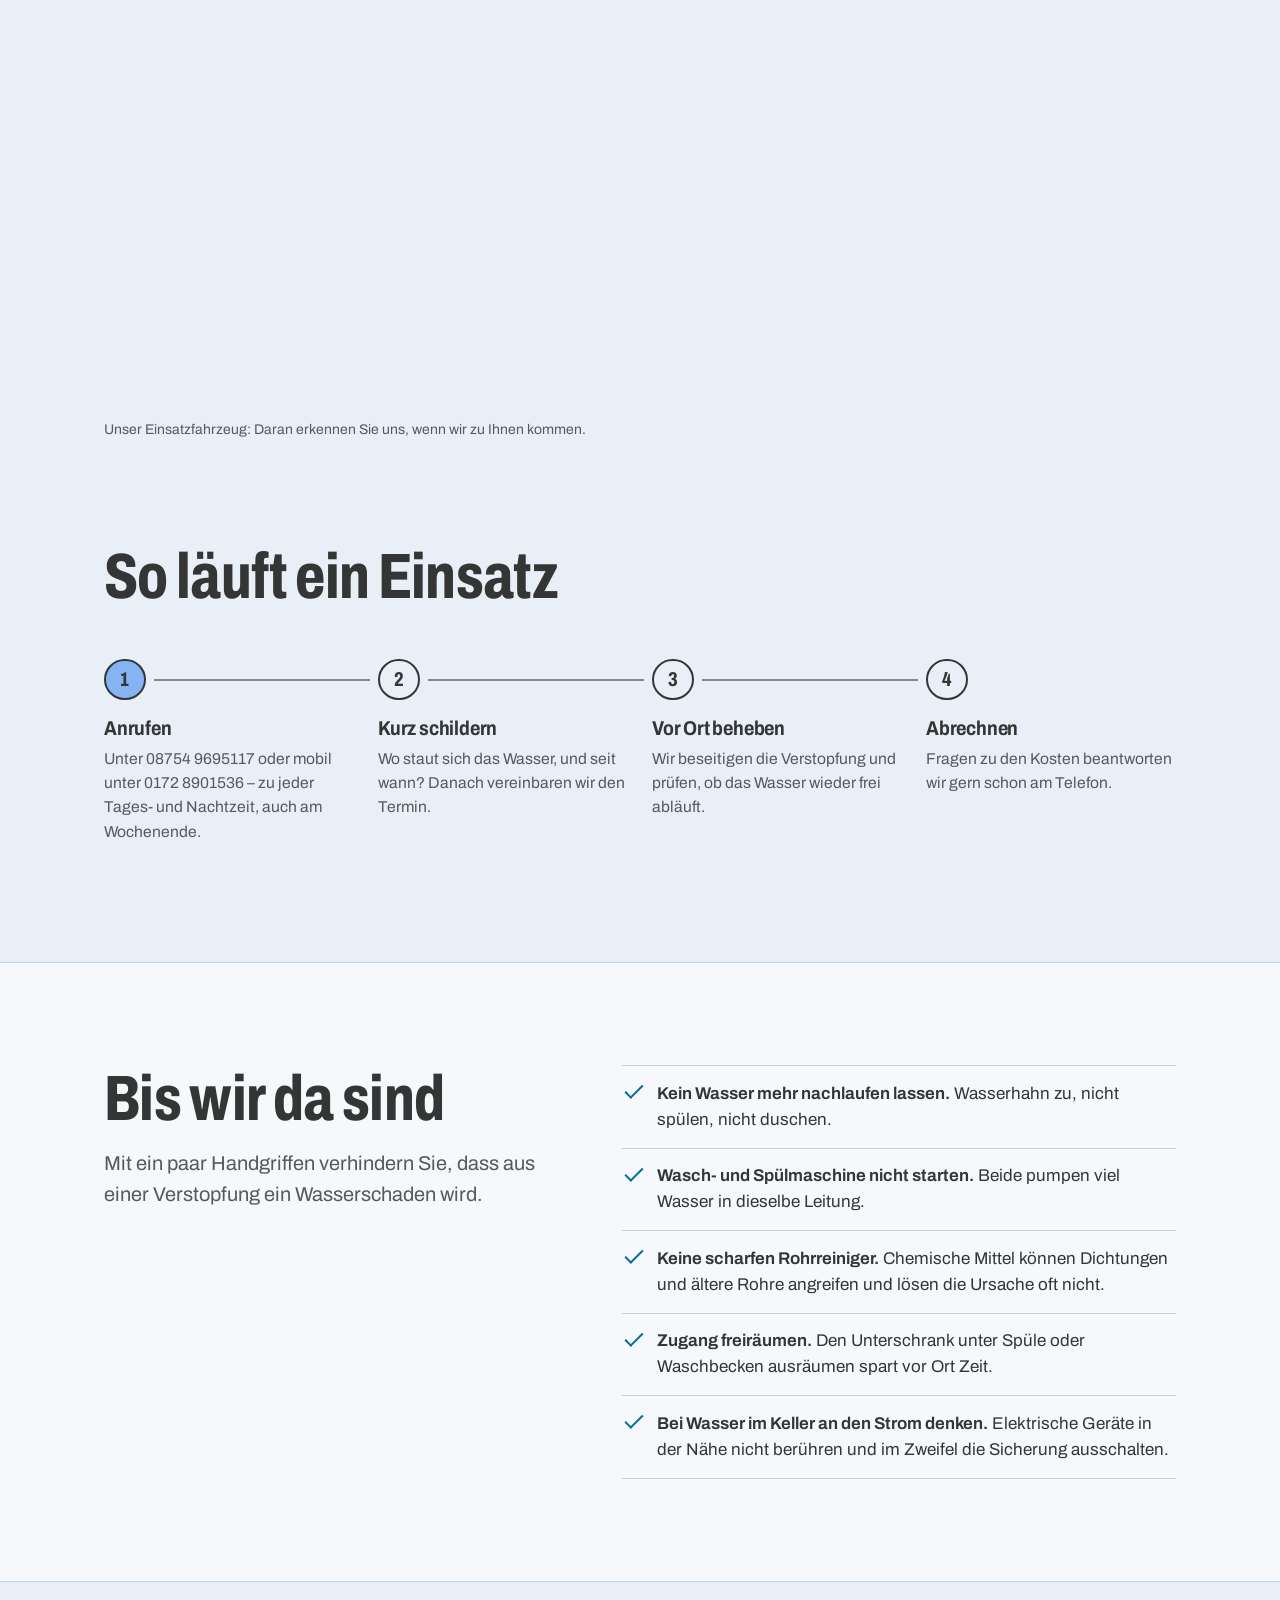
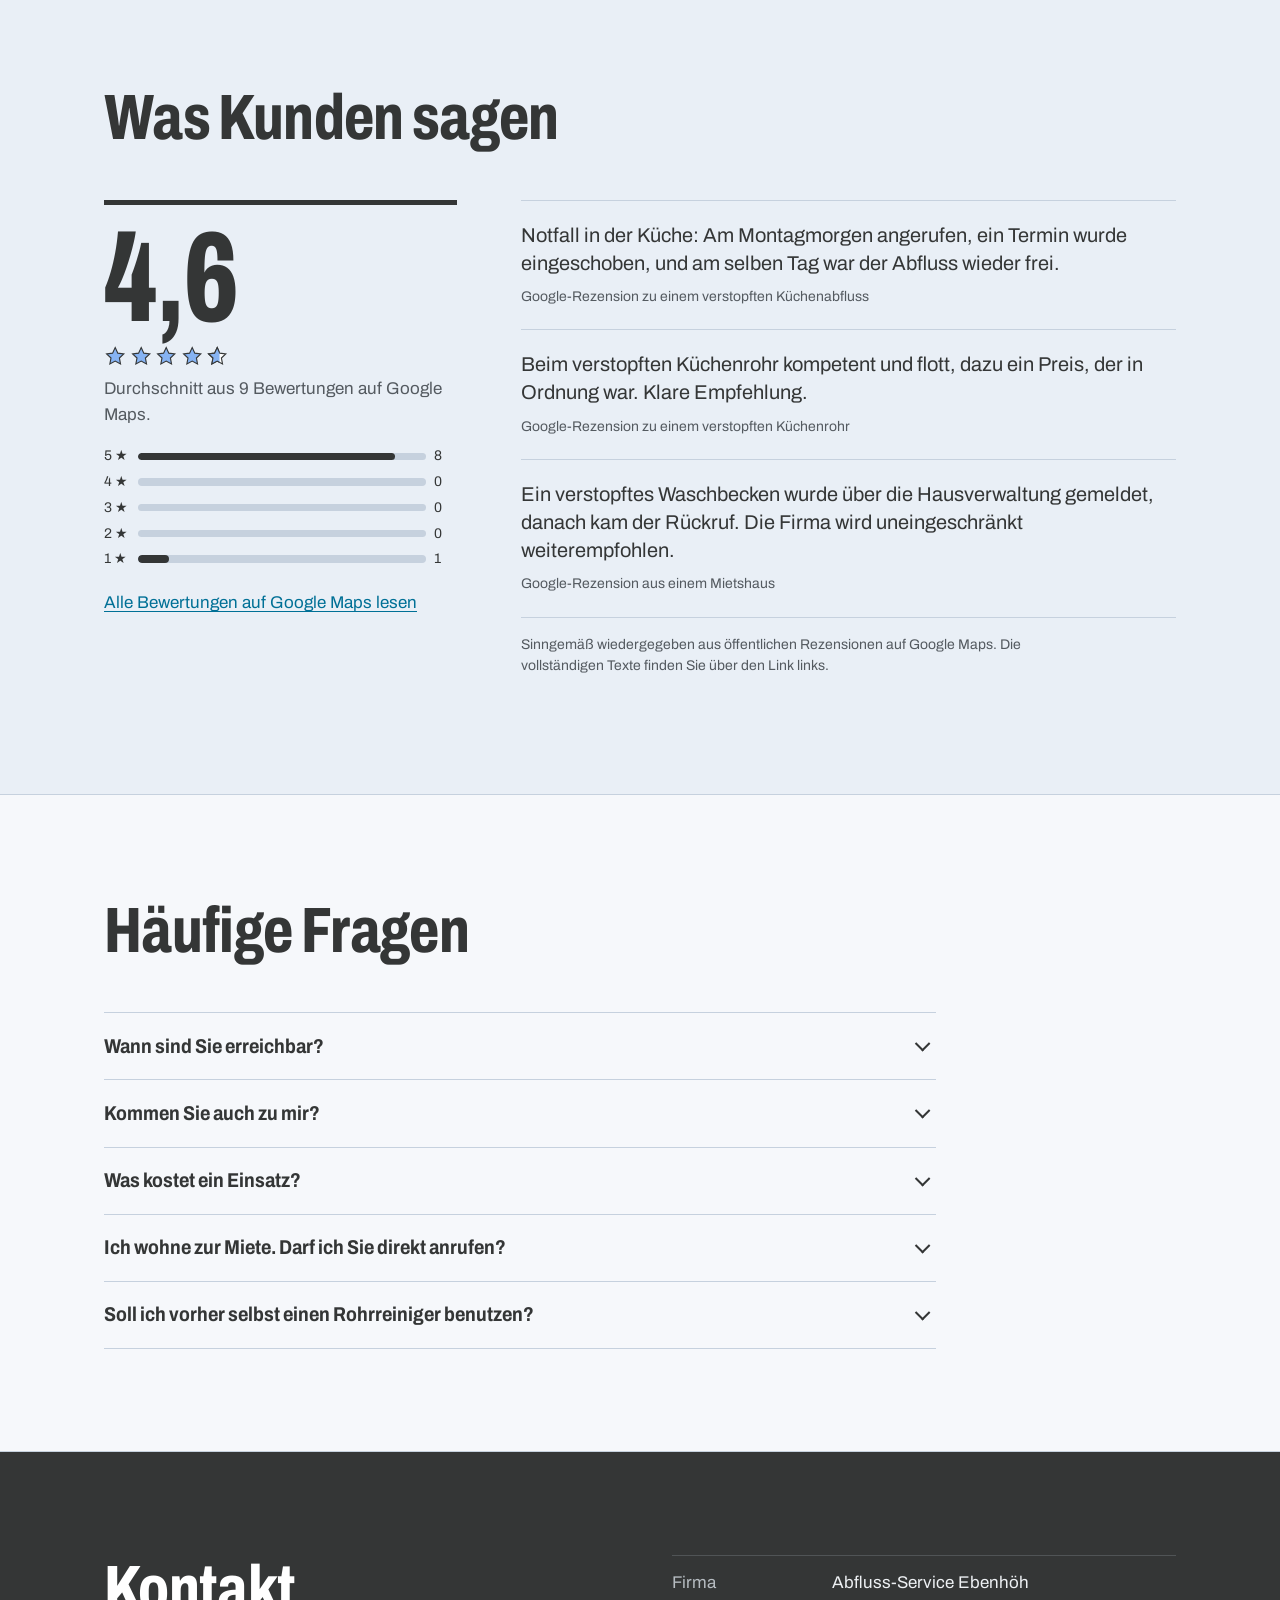
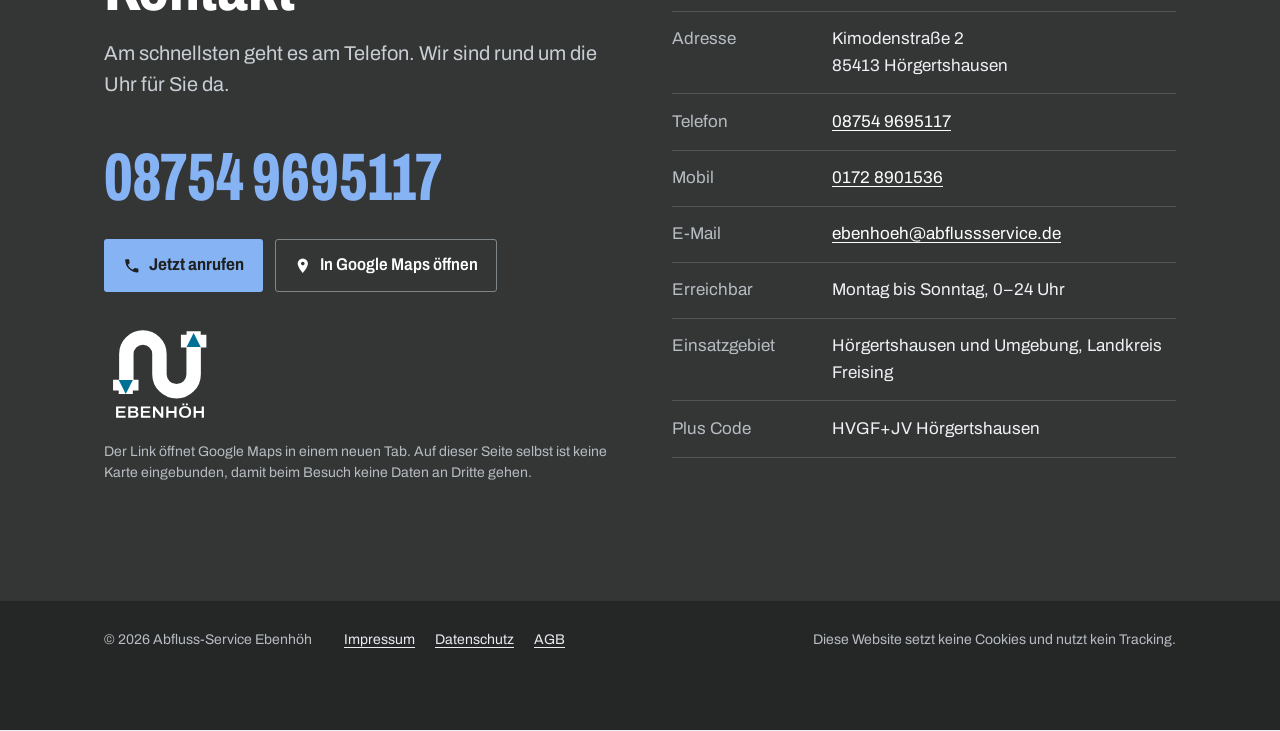
==== commit 1f71037b: "Logo, Fahrzeugfotos, Leistungen und AGB des Betriebs eingebaut Farbschema aller Designs an Logo und " ====
--- a/index.html
+++ b/index.html
@@ -4,10 +4,10 @@
   <meta charset="utf-8">
   <meta name="viewport" content="width=device-width, initial-scale=1">
   <title>Abfluss-Service Ebenhöh – Abflussreinigung in Hörgertshausen, Notdienst rund um die Uhr</title>
-  <meta name="description" content="Abfluss verstopft? Abfluss-Service Ebenhöh aus Hörgertshausen (Landkreis Freising) ist rund um die Uhr erreichbar: Tel. 08754 9695117. Küche, Bad, WC und Leitungen im Haus.">
+  <meta name="description" content="Abfluss verstopft? Abfluss-Service Ebenhöh aus Hörgertshausen (Landkreis Freising) ist rund um die Uhr erreichbar: Tel. 08754 9695117. Küche, Bad, WC, Gully, Kanal und Dachrinne.">
   <meta name="robots" content="noindex, nofollow">
   <link rel="canonical" href="https://abfluss-service-ebenhoeh.vercel.app/">
-  <meta name="theme-color" content="#f6c500">
+  <meta name="theme-color" content="#343636">
   <meta property="og:type" content="website">
   <meta property="og:locale" content="de_DE">
   <meta property="og:title" content="Abfluss-Service Ebenhöh – rund um die Uhr erreichbar">
@@ -23,7 +23,10 @@
     "@type": "Plumber",
     "name": "Abfluss-Service Ebenhöh",
     "url": "https://abfluss-service-ebenhoeh.vercel.app/",
+    "logo": "https://abfluss-service-ebenhoeh.vercel.app/images/logo.svg",
+    "image": "https://abfluss-service-ebenhoeh.vercel.app/images/fahrzeug-breit-1600.webp",
     "telephone": "+49 8754 9695117",
+    "contactPoint": { "@type": "ContactPoint", "telephone": "+49 172 8901536", "contactType": "customer service" },
     "email": "ebenhoeh@abflussservice.de",
     "address": {
       "@type": "PostalAddress",
@@ -51,15 +54,7 @@
   <header class="site-header">
     <div class="wrap">
       <a class="brand" href="/" aria-label="Abfluss-Service Ebenhöh, Startseite">
-        <svg viewBox="0 0 32 32" aria-hidden="true">
-          <circle cx="16" cy="16" r="14.5" fill="#f6c500" stroke="#17262c" stroke-width="2"/>
-          <circle cx="16" cy="16" r="9" fill="none" stroke="#17262c" stroke-width="1.5"/>
-          <g fill="#17262c">
-            <circle cx="16" cy="16" r="1.7"/>
-            <circle cx="16" cy="10.6" r="1.4"/><circle cx="16" cy="21.4" r="1.4"/>
-            <circle cx="10.6" cy="16" r="1.4"/><circle cx="21.4" cy="16" r="1.4"/>
-          </g>
-        </svg>
+        <img src="/favicon.svg" alt="" width="40" height="40">
         <span class="brand-name">
           <strong>Ebenhöh</strong>
           <span>Abfluss-Service</span>
@@ -82,7 +77,7 @@
     <section class="hero" aria-labelledby="hero-title">
       <div class="wrap">
         <h1 id="hero-title">Abfluss verstopft? Wir kommen – auch nachts und am Wochenende.</h1>
-        <p class="hero-lede">Abfluss-Service Ebenhöh aus Hörgertshausen macht verstopfte Abflüsse in Küche, Bad und WC wieder frei. Für Privathaushalte, Vermieter und Hausverwaltungen.</p>
+        <p class="hero-lede">Abfluss-Service Ebenhöh aus Hörgertshausen macht verstopfte Abflüsse in Küche, Bad und WC wieder frei und reinigt Gullys, Kanäle und Dachrinnen. Für Privathaushalte, Vermieter und Hausverwaltungen.</p>
 
         <a class="plate" href="tel:+4987549695117">
           <span class="plate-label">
@@ -92,9 +87,10 @@
           <span class="plate-number">08754 9695117</span>
           <span class="plate-hint">Antippen zum Anrufen</span>
         </a>
+        <p class="alt-tel">Oder mobil: <a href="tel:+491728901536">0172 8901536</a></p>
 
         <ul class="facts">
-          <li><strong>24 Stunden, 7 Tage</strong>Telefonisch immer erreichbar</li>
+          <li><strong>24 Stunden, 7 Tage</strong>Auch an Sonn- und Feiertagen</li>
           <li><strong>Kimodenstraße 2</strong>85413 Hörgertshausen, Landkreis Freising</li>
           <li><strong>4,6 von 5 Sternen</strong>aus 9 Bewertungen auf Google</li>
         </ul>
@@ -127,8 +123,24 @@
               <dd>Laufen mehrere Abflüsse gleichzeitig schlecht ab oder steigt Wasser an anderer Stelle hoch, sitzt die Verstopfung oft tiefer in der Leitung. Auch dort setzen wir an.</dd>
             </div>
             <div>
+              <dt>Gully</dt>
+              <dd>Laub, Sand und Schlamm setzen Gullys zu. Wir reinigen sie, damit das Regenwasser wieder abfließt.</dd>
+            </div>
+            <div>
+              <dt>Kanal-Hochdruckreinigung</dt>
+              <dd>Mit Hochdruck lösen wir Ablagerungen und Verstopfungen im Kanal und spülen die Leitung frei.</dd>
+            </div>
+            <div>
+              <dt>TV-Kanaluntersuchung</dt>
+              <dd>Mit der Kamera sehen wir in die Leitung hinein. So lassen sich Schäden und Ablagerungen erkennen, ohne aufzugraben.</dd>
+            </div>
+            <div>
+              <dt>Dachrinnenreinigung</dt>
+              <dd>Laub und Schmutz verstopfen Rinnen und Fallrohre. Wir reinigen die Dachrinne, damit das Wasser wieder abläuft.</dd>
+            </div>
+            <div>
               <dt>Notdienst rund um die Uhr</dt>
-              <dd>Ein Abfluss hält sich nicht an Öffnungszeiten. Sie erreichen uns tagsüber, nachts und am Wochenende.</dd>
+              <dd>Ein Abfluss hält sich nicht an Öffnungszeiten. Sie erreichen uns tagsüber, nachts, am Wochenende und an Feiertagen.</dd>
             </div>
             <div>
               <dt>Für Vermieter und Hausverwaltungen</dt>
@@ -140,43 +152,43 @@
             <svg viewBox="0 0 400 350" role="img" aria-labelledby="schema-title">
               <title id="schema-title">Schema eines Hauses: Waschbecken, Dusche, WC und Küchenspüle führen über das Fallrohr in die Grundleitung zum Kanal.</title>
               <!-- Erdreich -->
-              <rect x="0" y="280" width="400" height="70" fill="#d5dbdb"/>
+              <rect x="0" y="280" width="400" height="70" fill="#d6dfea"/>
               <!-- Haus -->
-              <polyline points="40,280 40,112 200,34 360,112 360,280" fill="#f5f6f5" stroke="#17262c" stroke-width="2.5" stroke-linejoin="round"/>
-              <line x1="40" y1="198" x2="360" y2="198" stroke="#17262c" stroke-width="2"/>
-              <line x1="0" y1="280" x2="400" y2="280" stroke="#17262c" stroke-width="2.5"/>
+              <polyline points="40,280 40,112 200,34 360,112 360,280" fill="#f6f8fb" stroke="#343636" stroke-width="2.5" stroke-linejoin="round"/>
+              <line x1="40" y1="198" x2="360" y2="198" stroke="#343636" stroke-width="2"/>
+              <line x1="0" y1="280" x2="400" y2="280" stroke="#343636" stroke-width="2.5"/>
 
               <!-- Fallrohr und Grundleitung -->
-              <path d="M300 128 V316 H392" fill="none" stroke="#7c878b" stroke-width="9" stroke-linejoin="round"/>
-              <path d="M380 308 l12 8 l-12 8" fill="none" stroke="#17262c" stroke-width="2"/>
+              <path d="M300 128 V316 H392" fill="none" stroke="#7d8894" stroke-width="9" stroke-linejoin="round"/>
+              <path d="M380 308 l12 8 l-12 8" fill="none" stroke="#343636" stroke-width="2"/>
               <!-- Anschlussleitungen OG -->
-              <path d="M92 168 V184 H300" fill="none" stroke="#7c878b" stroke-width="5"/>
-              <path d="M170 190 V184" fill="none" stroke="#7c878b" stroke-width="5"/>
-              <path d="M248 178 V184" fill="none" stroke="#7c878b" stroke-width="5"/>
+              <path d="M92 168 V184 H300" fill="none" stroke="#7d8894" stroke-width="5"/>
+              <path d="M170 190 V184" fill="none" stroke="#7d8894" stroke-width="5"/>
+              <path d="M248 178 V184" fill="none" stroke="#7d8894" stroke-width="5"/>
               <!-- Anschlussleitung EG -->
-              <path d="M110 252 V268 H300" fill="none" stroke="#7c878b" stroke-width="5"/>
+              <path d="M110 252 V268 H300" fill="none" stroke="#7d8894" stroke-width="5"/>
 
               <!-- Waschbecken -->
-              <path d="M72 150 h40 l-5 14 h-30 z" fill="#fff" stroke="#17262c" stroke-width="1.8"/>
+              <path d="M72 150 h40 l-5 14 h-30 z" fill="#fff" stroke="#343636" stroke-width="1.8"/>
               <!-- Dusche -->
-              <rect x="150" y="186" width="40" height="8" fill="#fff" stroke="#17262c" stroke-width="1.8"/>
-              <line x1="152" y1="140" x2="152" y2="186" stroke="#17262c" stroke-width="1.5"/>
-              <path d="M152 142 h12 v6" fill="none" stroke="#17262c" stroke-width="1.5"/>
+              <rect x="150" y="186" width="40" height="8" fill="#fff" stroke="#343636" stroke-width="1.8"/>
+              <line x1="152" y1="140" x2="152" y2="186" stroke="#343636" stroke-width="1.5"/>
+              <path d="M152 142 h12 v6" fill="none" stroke="#343636" stroke-width="1.5"/>
               <!-- WC -->
-              <path d="M232 160 h20 v10 h10 a10 8 0 0 1 -10 8 h-20 z" fill="#fff" stroke="#17262c" stroke-width="1.8"/>
+              <path d="M232 160 h20 v10 h10 a10 8 0 0 1 -10 8 h-20 z" fill="#fff" stroke="#343636" stroke-width="1.8"/>
               <!-- Küchenspüle -->
-              <rect x="80" y="236" width="70" height="44" fill="#fff" stroke="#17262c" stroke-width="1.8"/>
-              <path d="M96 236 v-6 h28 v6" fill="none" stroke="#17262c" stroke-width="1.8"/>
+              <rect x="80" y="236" width="70" height="44" fill="#fff" stroke="#343636" stroke-width="1.8"/>
+              <path d="M96 236 v-6 h28 v6" fill="none" stroke="#343636" stroke-width="1.8"/>
 
               <!-- Markierungen -->
-              <g fill="#f6c500" stroke="#17262c" stroke-width="1.8">
+              <g fill="#86b3f3" stroke="#343636" stroke-width="1.8">
                 <circle cx="92" cy="172" r="6"/>
                 <circle cx="170" cy="184" r="6"/>
                 <circle cx="248" cy="184" r="6"/>
                 <circle cx="110" cy="262" r="6"/>
                 <circle cx="300" cy="316" r="6"/>
               </g>
-              <g fill="#17262c" font-size="13" font-weight="600">
+              <g fill="#343636" font-size="13" font-weight="600">
                 <text x="62" y="140">Waschbecken</text>
                 <text x="168" y="137">Dusche</text>
                 <text x="226" y="152">WC</text>
@@ -192,6 +204,18 @@
       </div>
     </section>
 
+    <section class="vehicle" aria-label="Unser Einsatzfahrzeug">
+      <div class="wrap">
+        <figure>
+          <picture>
+            <source media="(min-width: 768px)" type="image/webp" srcset="/images/fahrzeug-breit-1600.webp">
+            <img src="/images/fahrzeug-breit-800.webp" alt="Weißer Mercedes Sprinter von Abfluss-Service Ebenhöh mit Logo, Leistungen und beiden Telefonnummern, seitlich vor einem Holzstadel" width="800" height="533" loading="lazy" decoding="async">
+          </picture>
+          <figcaption>Unser Einsatzfahrzeug: Daran erkennen Sie uns, wenn wir zu Ihnen kommen.</figcaption>
+        </figure>
+      </div>
+    </section>
+
     <section class="section" id="ablauf" aria-labelledby="ablauf-title">
       <div class="wrap">
         <div class="section-head">
@@ -200,7 +224,7 @@
         <ol class="steps">
           <li>
             <h3>Anrufen</h3>
-            <p>Unter 08754 9695117 – zu jeder Tages- und Nachtzeit, auch am Wochenende.</p>
+            <p>Unter 08754 9695117 oder mobil unter 0172 8901536 – zu jeder Tages- und Nachtzeit, auch am Wochenende.</p>
           </li>
           <li>
             <h3>Kurz schildern</h3>
@@ -243,11 +267,11 @@
           <div class="score">
             <span class="score-value">4,6</span>
             <div class="stars" role="img" aria-label="4,6 von 5 Sternen">
-              <svg viewBox="0 0 24 24" aria-hidden="true"><path fill="#f6c500" stroke="#17262c" stroke-width="1.2" d="m12 2.8 2.8 5.9 6.4.8-4.7 4.4 1.2 6.4L12 17.2l-5.7 3.1 1.2-6.4-4.7-4.4 6.4-.8z"/></svg>
-              <svg viewBox="0 0 24 24" aria-hidden="true"><path fill="#f6c500" stroke="#17262c" stroke-width="1.2" d="m12 2.8 2.8 5.9 6.4.8-4.7 4.4 1.2 6.4L12 17.2l-5.7 3.1 1.2-6.4-4.7-4.4 6.4-.8z"/></svg>
-              <svg viewBox="0 0 24 24" aria-hidden="true"><path fill="#f6c500" stroke="#17262c" stroke-width="1.2" d="m12 2.8 2.8 5.9 6.4.8-4.7 4.4 1.2 6.4L12 17.2l-5.7 3.1 1.2-6.4-4.7-4.4 6.4-.8z"/></svg>
-              <svg viewBox="0 0 24 24" aria-hidden="true"><path fill="#f6c500" stroke="#17262c" stroke-width="1.2" d="m12 2.8 2.8 5.9 6.4.8-4.7 4.4 1.2 6.4L12 17.2l-5.7 3.1 1.2-6.4-4.7-4.4 6.4-.8z"/></svg>
-              <svg viewBox="0 0 24 24" aria-hidden="true"><defs><clipPath id="halfstar"><rect x="0" y="0" width="14.5" height="24"/></clipPath></defs><path fill="#fff" stroke="#17262c" stroke-width="1.2" d="m12 2.8 2.8 5.9 6.4.8-4.7 4.4 1.2 6.4L12 17.2l-5.7 3.1 1.2-6.4-4.7-4.4 6.4-.8z"/><path clip-path="url(#halfstar)" fill="#f6c500" stroke="#17262c" stroke-width="1.2" d="m12 2.8 2.8 5.9 6.4.8-4.7 4.4 1.2 6.4L12 17.2l-5.7 3.1 1.2-6.4-4.7-4.4 6.4-.8z"/></svg>
+              <svg viewBox="0 0 24 24" aria-hidden="true"><path fill="#86b3f3" stroke="#343636" stroke-width="1.2" d="m12 2.8 2.8 5.9 6.4.8-4.7 4.4 1.2 6.4L12 17.2l-5.7 3.1 1.2-6.4-4.7-4.4 6.4-.8z"/></svg>
+              <svg viewBox="0 0 24 24" aria-hidden="true"><path fill="#86b3f3" stroke="#343636" stroke-width="1.2" d="m12 2.8 2.8 5.9 6.4.8-4.7 4.4 1.2 6.4L12 17.2l-5.7 3.1 1.2-6.4-4.7-4.4 6.4-.8z"/></svg>
+              <svg viewBox="0 0 24 24" aria-hidden="true"><path fill="#86b3f3" stroke="#343636" stroke-width="1.2" d="m12 2.8 2.8 5.9 6.4.8-4.7 4.4 1.2 6.4L12 17.2l-5.7 3.1 1.2-6.4-4.7-4.4 6.4-.8z"/></svg>
+              <svg viewBox="0 0 24 24" aria-hidden="true"><path fill="#86b3f3" stroke="#343636" stroke-width="1.2" d="m12 2.8 2.8 5.9 6.4.8-4.7 4.4 1.2 6.4L12 17.2l-5.7 3.1 1.2-6.4-4.7-4.4 6.4-.8z"/></svg>
+              <svg viewBox="0 0 24 24" aria-hidden="true"><defs><clipPath id="halfstar"><rect x="0" y="0" width="14.5" height="24"/></clipPath></defs><path fill="#fff" stroke="#343636" stroke-width="1.2" d="m12 2.8 2.8 5.9 6.4.8-4.7 4.4 1.2 6.4L12 17.2l-5.7 3.1 1.2-6.4-4.7-4.4 6.4-.8z"/><path clip-path="url(#halfstar)" fill="#86b3f3" stroke="#343636" stroke-width="1.2" d="m12 2.8 2.8 5.9 6.4.8-4.7 4.4 1.2 6.4L12 17.2l-5.7 3.1 1.2-6.4-4.7-4.4 6.4-.8z"/></svg>
             </div>
             <p>Durchschnitt aus 9 Bewertungen auf Google Maps.</p>
             <ul class="bars" aria-label="Verteilung der Bewertungen">
@@ -289,7 +313,7 @@
         <div class="faq">
           <details>
             <summary>Wann sind Sie erreichbar?</summary>
-            <p>Rund um die Uhr, an allen sieben Tagen der Woche. Rufen Sie einfach an: <a href="tel:+4987549695117">08754 9695117</a>.</p>
+            <p>Rund um die Uhr, an allen sieben Tagen der Woche, auch an Sonn- und Feiertagen. Rufen Sie einfach an: <a href="tel:+4987549695117">08754 9695117</a> oder mobil <a href="tel:+491728901536">0172 8901536</a>.</p>
           </details>
           <details>
             <summary>Kommen Sie auch zu mir?</summary>
@@ -327,6 +351,7 @@
               In Google Maps öffnen
             </a>
           </div>
+          <img class="contact-logo" src="/images/logo.svg" alt="Logo Ebenhöh" width="396" height="372" loading="lazy">
           <p class="fine">Der Link öffnet Google Maps in einem neuen Tab. Auf dieser Seite selbst ist keine Karte eingebunden, damit beim Besuch keine Daten an Dritte gehen.</p>
         </div>
         <div>
@@ -334,6 +359,7 @@
             <div><dt>Firma</dt><dd>Abfluss-Service Ebenhöh</dd></div>
             <div><dt>Adresse</dt><dd>Kimodenstraße 2<br>85413 Hörgertshausen</dd></div>
             <div><dt>Telefon</dt><dd><a href="tel:+4987549695117">08754 9695117</a></dd></div>
+            <div><dt>Mobil</dt><dd><a href="tel:+491728901536">0172 8901536</a></dd></div>
             <div><dt>E-Mail</dt><dd><a href="mailto:ebenhoeh@abflussservice.de">ebenhoeh@abflussservice.de</a></dd></div>
             <div><dt>Erreichbar</dt><dd>Montag bis Sonntag, 0–24 Uhr</dd></div>
             <div><dt>Einsatzgebiet</dt><dd>Hörgertshausen und Umgebung, Landkreis Freising</dd></div>
@@ -350,6 +376,7 @@
       <nav aria-label="Rechtliches">
         <a href="/impressum">Impressum</a>
         <a href="/datenschutz">Datenschutz</a>
+        <a href="/agb">AGB</a>
       </nav>
       <span class="nocookie">Diese Website setzt keine Cookies und nutzt kein Tracking.</span>
     </div>
--- a/styles.css
+++ b/styles.css
@@ -11,17 +11,19 @@
 }
 
 :root {
-  /* Farben aus der Welt der Hausentwässerung:
-     HT-Rohr-Grau, Schachtdeckel-Anthrazit, Signalgelb vom Einsatzfahrzeug */
-  --paper: #e6e9e8;
-  --surface: #f5f6f5;
-  --ink: #17262c;
-  --ink-soft: #46565c;
-  --pipe: #7c878b;
-  --line: #c4cbcc;
-  --signal: #f6c500;
-  --signal-ink: #17262c;
-  --water: #1b5a75;
+  /* Farben des Betriebs: Anthrazit und Blau aus dem Logo, Hellblau, Rot
+     und der gelbe Reflexstreifen von der Fahrzeugbeschriftung */
+  --paper: #e9eff6;
+  --surface: #f6f8fb;
+  --ink: #343636;
+  --ink-soft: #545a60;
+  --pipe: #7d8894;
+  --line: #c6d1de;
+  --signal: #86b3f3;
+  --signal-ink: #1f2121;
+  --water: #007096;
+  --brand-red: #c8323a;
+  --reflex: #dee410;
 
   --measure: 66ch;
   --wrap: 72rem;
@@ -104,7 +106,7 @@
   top: 0;
   z-index: 20;
   background: var(--paper);
-  border-bottom: 1px solid var(--line);
+  border-bottom: 3px solid var(--reflex);
 }
 
 .site-header .wrap {
@@ -122,7 +124,7 @@
   text-decoration: none;
   line-height: 1;
 }
-.brand svg { width: 2rem; height: 2rem; flex: none; }
+.brand img { width: 2.5rem; height: 2.5rem; flex: none; }
 .brand-name {
   display: flex;
   flex-direction: column;
@@ -132,6 +134,7 @@
   font-size: 1.35rem;
   font-stretch: 75%;
   font-weight: 800;
+  color: var(--brand-red);
 }
 .brand-name span {
   font-size: 0.8rem;
@@ -228,6 +231,9 @@
   font-weight: 500;
 }
 
+.alt-tel { margin: 0.9rem 0 0; font-size: var(--step-1); }
+.alt-tel a { color: var(--ink); font-weight: 700; white-space: nowrap; }
+
 .facts {
   display: grid;
   grid-template-columns: repeat(3, minmax(0, 1fr));
@@ -300,6 +306,12 @@
   color: var(--ink-soft);
   margin-top: 0.6rem;
 }
+
+/* Einsatzfahrzeug */
+.vehicle { padding-block: clamp(2.5rem, 6vw, 4.5rem) 0; }
+.vehicle figure { margin: 0; }
+.vehicle img { width: 100%; height: auto; border-radius: 6px; }
+.vehicle figcaption { margin-top: 0.75rem; font-size: var(--step--1); color: var(--ink-soft); }
 
 /* Ablauf – echte Reihenfolge, daher nummeriert */
 .steps {
@@ -451,7 +463,7 @@
 /* Kontakt */
 .contact {
   background: var(--ink);
-  color: #e9eeef;
+  color: #eef1f4;
 }
 .contact h2 { color: #fff; }
 .contact a { color: #fff; }
@@ -460,7 +472,7 @@
   grid-template-columns: minmax(0, 1fr) minmax(0, 1fr);
   gap: clamp(2rem, 5vw, 4.5rem);
 }
-.contact-lede { color: #b9c5c8; font-size: var(--step-1); margin-top: 1rem; }
+.contact-lede { color: #c8ced3; font-size: var(--step-1); margin-top: 1rem; }
 .contact-tel {
   display: inline-block;
   margin-top: 1.5rem;
@@ -480,11 +492,13 @@
   grid-template-columns: 9rem 1fr;
   gap: 1rem;
   padding-block: 0.9rem;
-  border-top: 1px solid #33454c;
-}
-.contact dl div:last-child { border-bottom: 1px solid #33454c; }
-.contact dt { color: #9fb0b4; }
+  border-top: 1px solid #505456;
+}
+.contact dl div:last-child { border-bottom: 1px solid #505456; }
+.contact dt { color: #b6bcc1; }
 .contact dd { margin: 0; }
+
+.contact-logo { width: 7rem; height: auto; margin-top: 1.75rem; }
 
 .contact-actions { display: flex; flex-wrap: wrap; gap: 0.75rem; margin-top: 1.75rem; }
 .btn-signal {
@@ -495,23 +509,23 @@
 }
 .btn-ghost {
   display: inline-flex; align-items: center; gap: 0.5rem;
-  border: 1.5px solid #6d8288; color: #fff !important;
+  border: 1.5px solid #7f868a; color: #fff !important;
   text-decoration: none; font-weight: 600; font-stretch: 87%;
   padding: 0.75rem 1.15rem; border-radius: 3px;
 }
 .btn-signal:hover, .btn-ghost:hover { text-decoration: underline; }
 .btn-signal svg, .btn-ghost svg { width: 1.1rem; height: 1.1rem; }
-.contact .fine { color: #9fb0b4; font-size: var(--step--1); margin-top: 1rem; }
+.contact .fine { color: #b6bcc1; font-size: var(--step--1); margin-top: 1rem; }
 
 /* Fußzeile */
 .site-footer {
-  background: #0f1c21;
-  color: #9fb0b4;
+  background: #252727;
+  color: #b6bcc1;
   font-size: var(--step--1);
   padding-block: 1.75rem 2rem;
 }
 .site-footer .wrap { display: flex; flex-wrap: wrap; gap: 0.75rem 2rem; align-items: center; }
-.site-footer a { color: #dfe7e9; }
+.site-footer a { color: #e8ecf0; }
 .site-footer nav { display: flex; gap: 1.25rem; }
 .site-footer .nocookie { margin-left: auto; }
 
